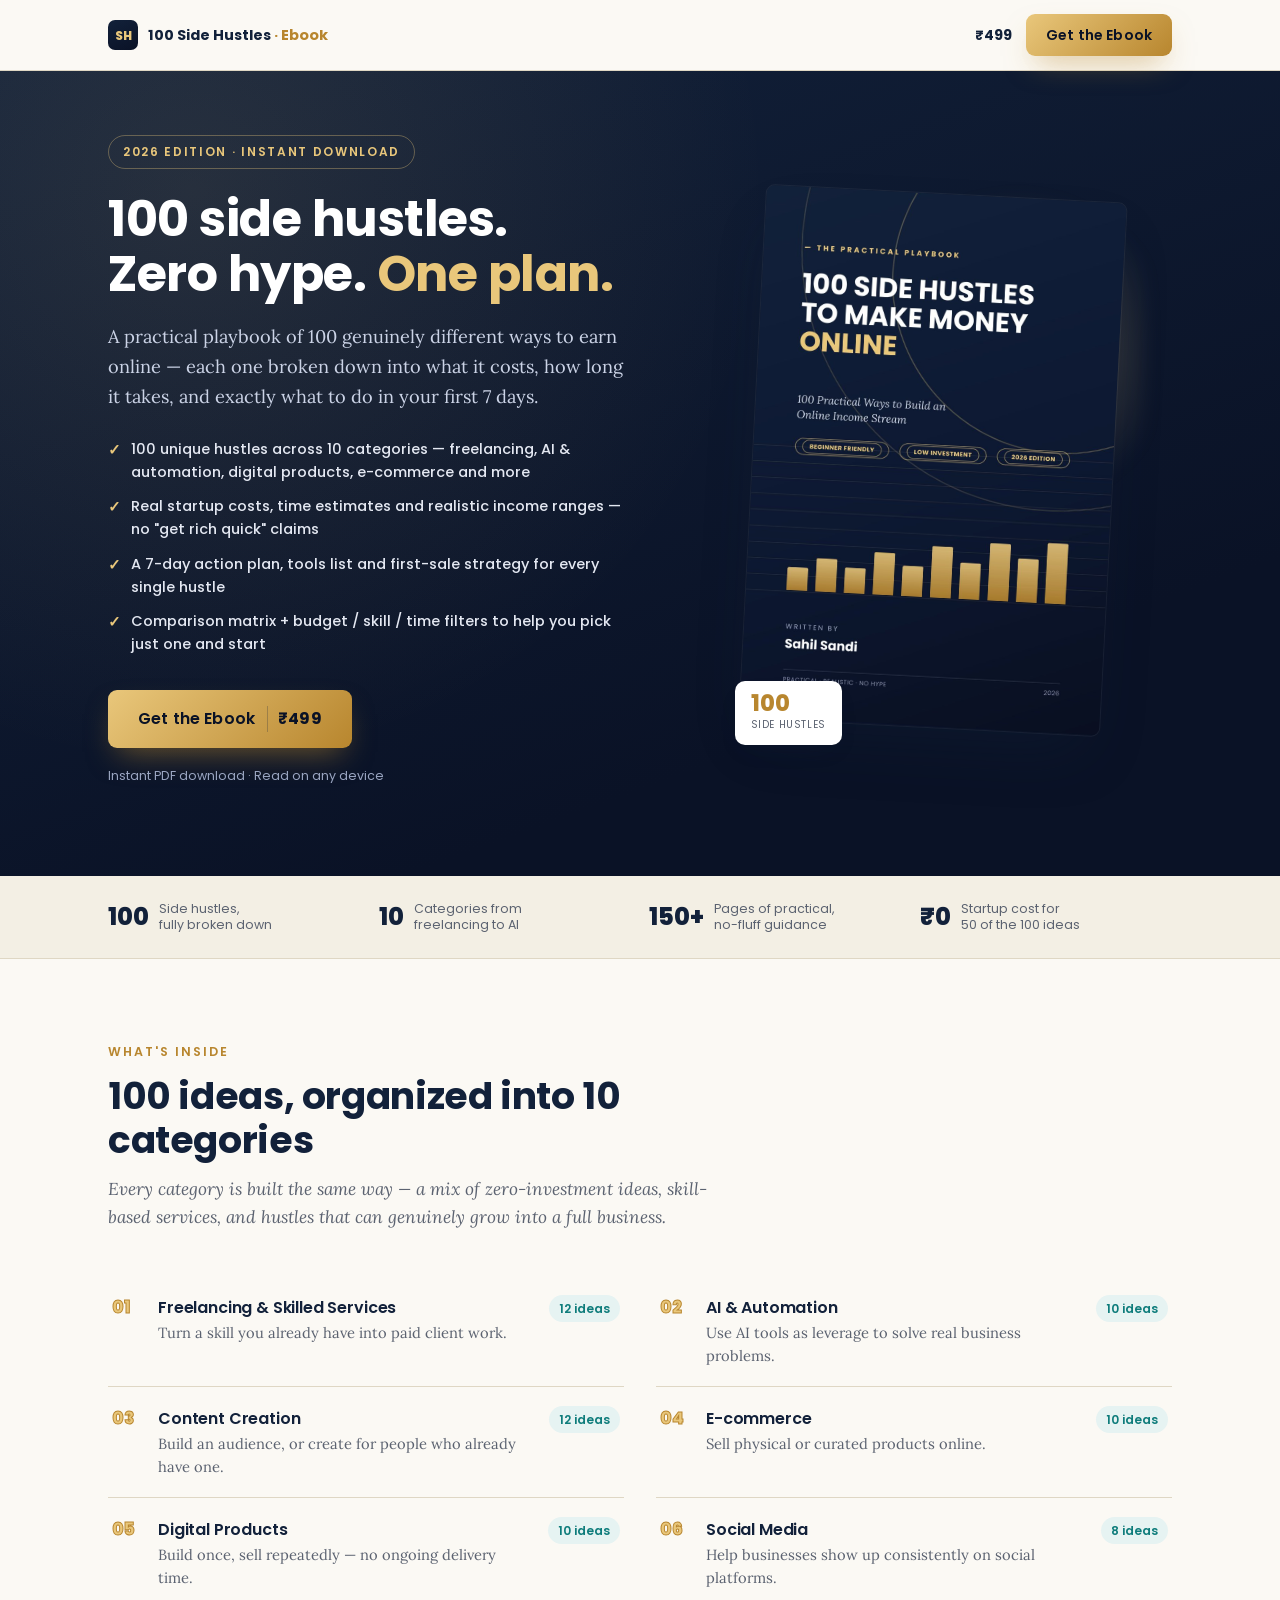
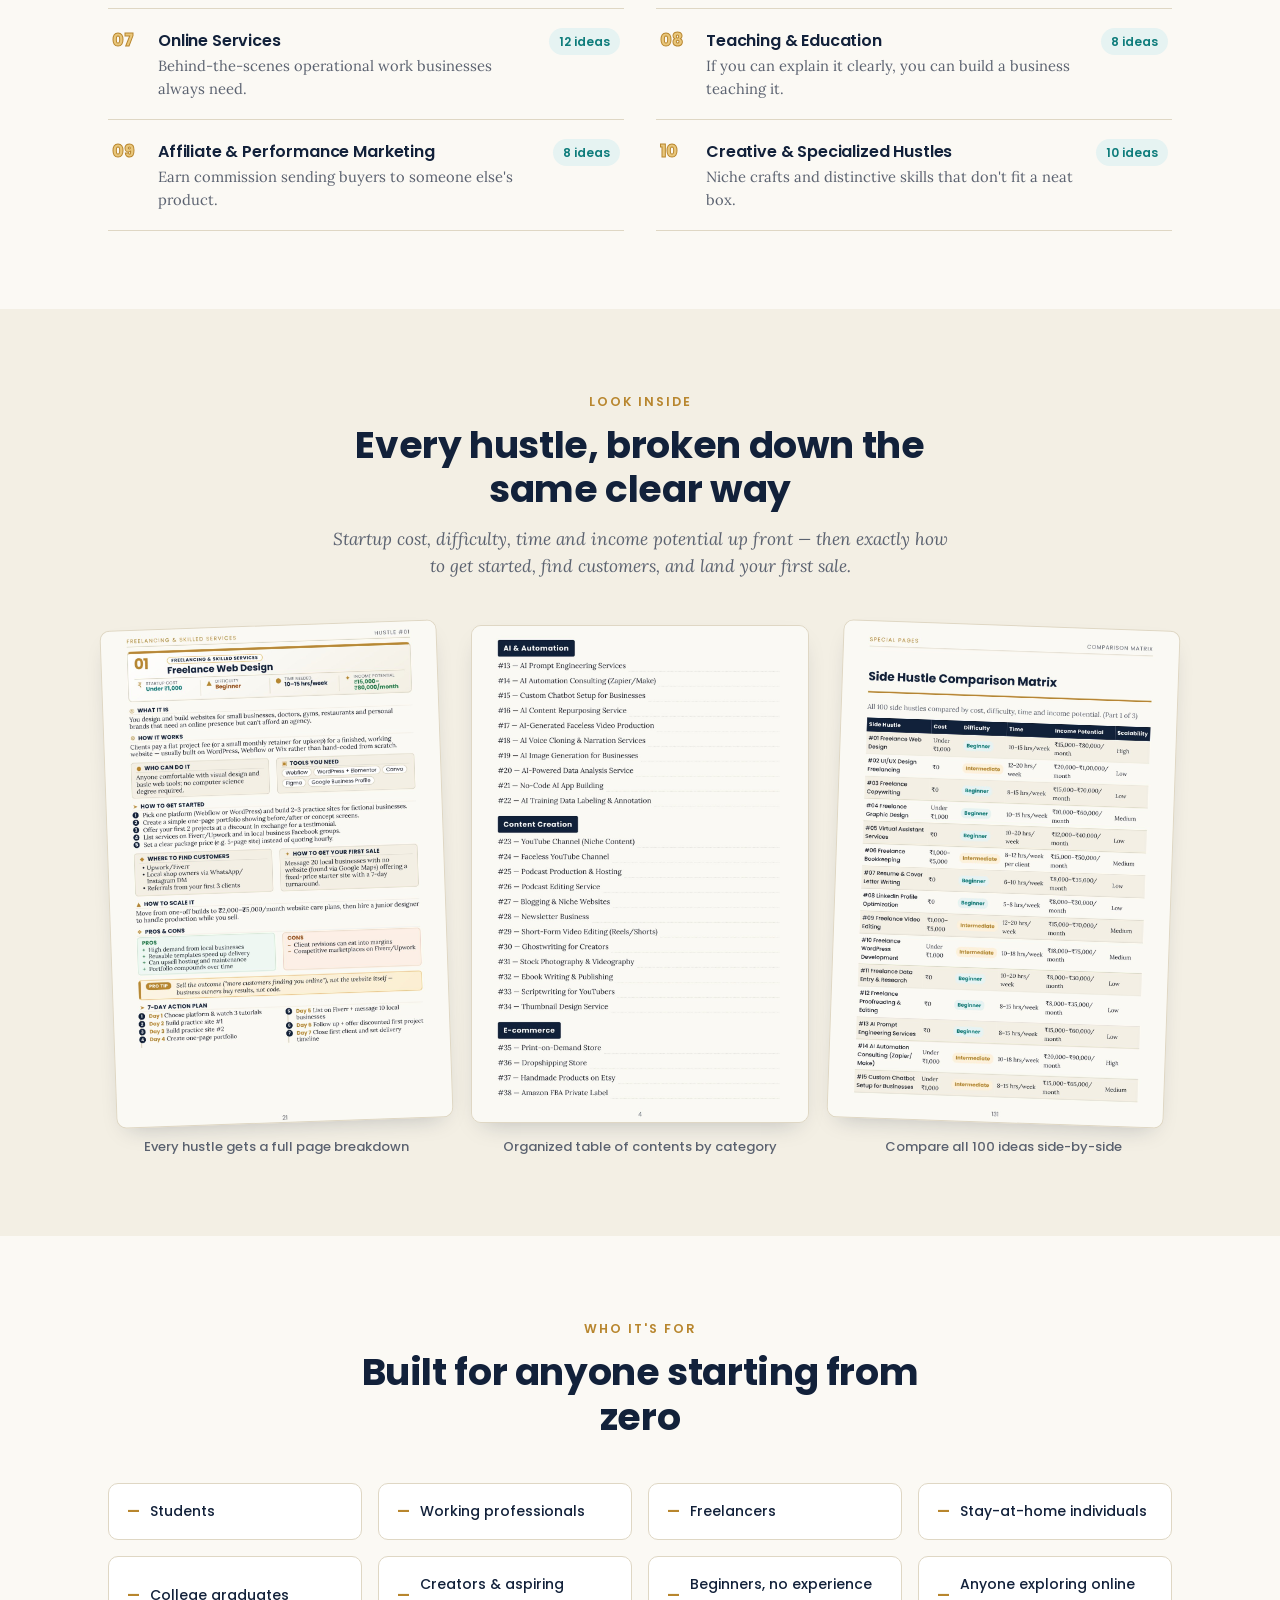
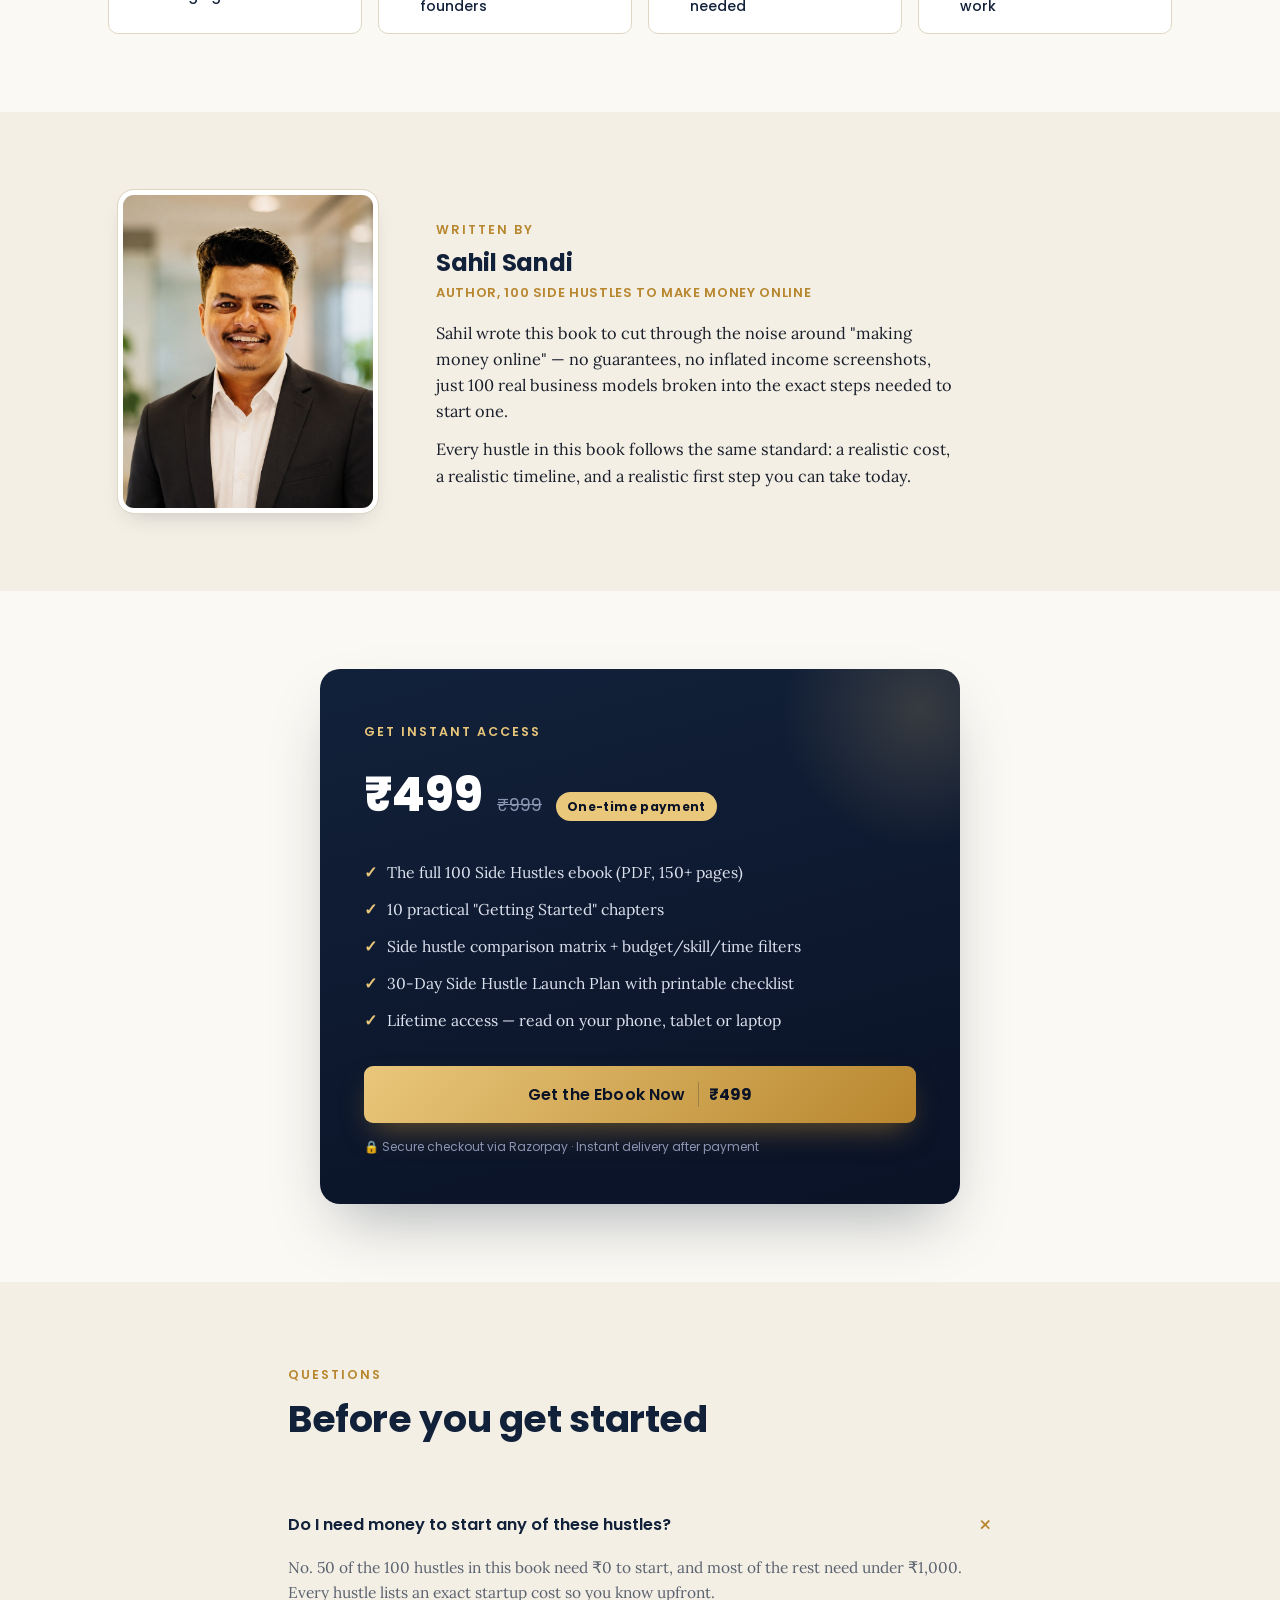
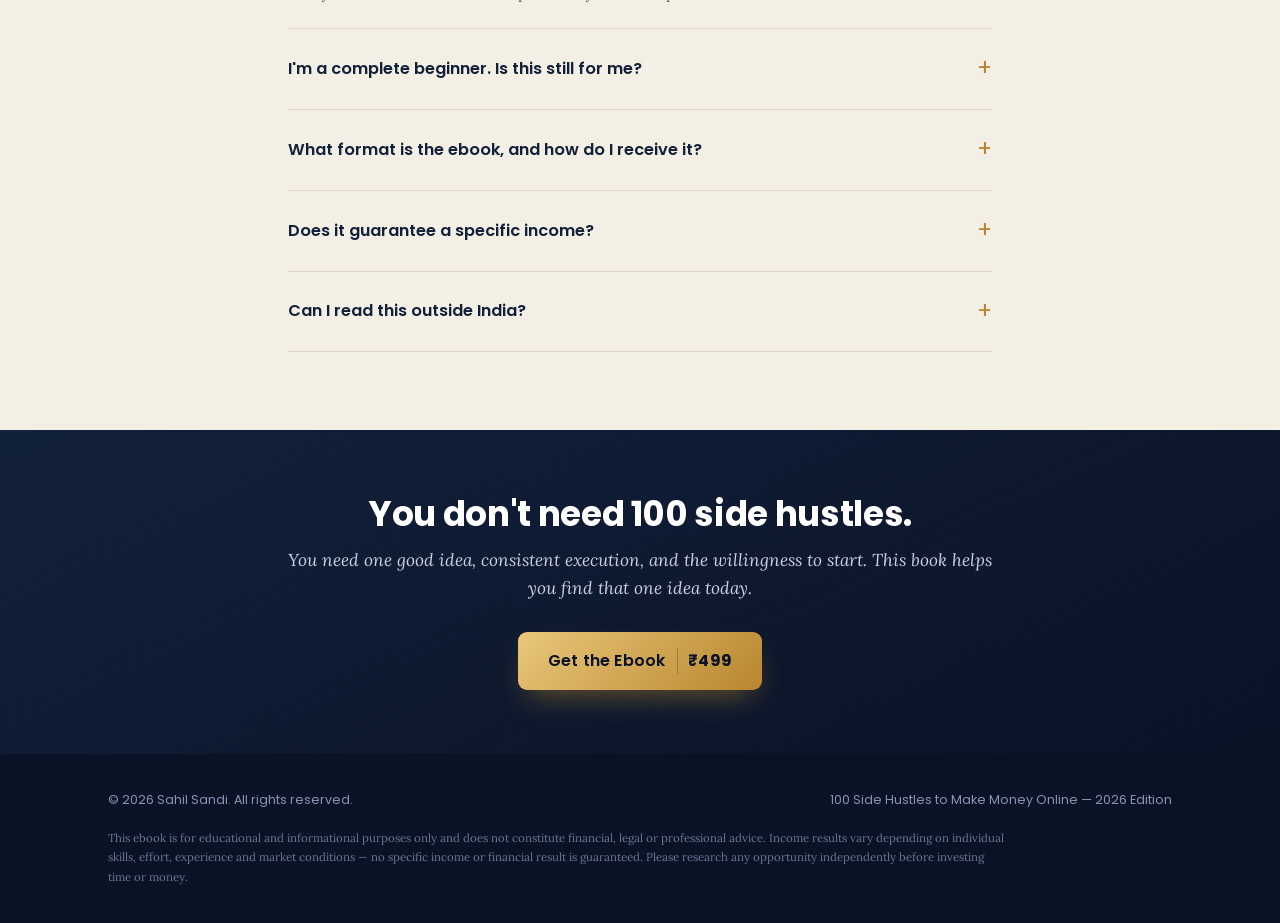
==== site/index.html @ efc4062d "Update website" ====
<!DOCTYPE html>
<html lang="en">
<head>
<meta charset="UTF-8">
<meta name="viewport" content="width=device-width, initial-scale=1.0">
<title>100 Side Hustles to Make Money Online — by Sahil Sandi</title>
<meta name="description" content="100 practical, realistic side hustles to build an online income stream — with startup cost, tools, first-sale strategy and a 7-day action plan for every single one.">

<!-- Open Graph /  Ads preview -->
<meta property="og:title" content="100 Side Hustles to Make Money Online">
<meta property="og:description" content="100 practical ways to build an online income stream — no hype, just startup cost, tools, and a 7-day plan for every hustle.">
<meta property="og:image" content="assets/img/cover.jpg">
<meta property="og:type" content="product">

<link rel="preconnect" href="https://fonts.googleapis.com">
<link rel="preconnect" href="https://fonts.gstatic.com" crossorigin>
<link href="https://fonts.googleapis.com/css2?family=Poppins:wght@400;500;600;700;800&family=Lora:ital,wght@0,400;0,500;1,400;1,500&display=swap" rel="stylesheet">
<link rel="stylesheet" href="assets/style.css">
</head>
<body>

<!-- ============ TOP BAR ============ -->
<div class="topbar">
  <div class="topbar-inner">
    <div class="brand">
      <div class="brand-mark">SH</div>
      <div class="brand-name">100 Side Hustles <span>· Ebook</span></div>
    </div>
    <div style="display:flex; align-items:center;">
      <!-- EDITABLE PRICE: keep in sync with your Razorpay Payment Page amount -->
      <span class="topbar-price">₹499</span>
      <a class="btn btn-primary" href="checkout.html">Get the Ebook</a>
    </div>
  </div>
</div>

<!-- ============ HERO ============ -->
<section class="hero">
  <div class="container hero-grid">
    <div>
      <span class="hero-eyebrow">2026 Edition · Instant Download</span>
      <h1>100 side hustles.<br>Zero hype. <em>One plan.</em></h1>
      <p class="hero-sub">A practical playbook of 100 genuinely different ways to earn online — each one broken down into what it costs, how long it takes, and exactly what to do in your first 7 days.</p>
      <ul class="hero-points">
        <li>100 unique hustles across 10 categories — freelancing, AI &amp; automation, digital products, e-commerce and more</li>
        <li>Real startup costs, time estimates and realistic income ranges — no "get rich quick" claims</li>
        <li>A 7-day action plan, tools list and first-sale strategy for every single hustle</li>
        <li>Comparison matrix + budget / skill / time filters to help you pick just one and start</li>
      </ul>
      <div class="hero-cta">
        <a class="btn btn-primary" href="checkout.html">
          Get the Ebook <span class="price">₹499</span>
        </a>
        <span class="hero-price-note">Instant PDF download · Read on any device</span>
      </div>
    </div>
    <div class="hero-visual">
      <div class="book-stage">
        <div class="book-glow"></div>
        <img class="book-cover-img" src="assets/img/cover.jpg" alt="100 Side Hustles to Make Money Online — ebook cover">
        <div class="book-badge">
          <div class="num">100</div>
          <div class="lab">Side Hustles</div>
        </div>
      </div>
    </div>
  </div>
</section>

<!-- ============ TRUST STRIP ============ -->
<div class="trust-strip">
  <div class="container trust-row">
    <div class="trust-item"><span class="n">100</span><span class="t">Side hustles,<br>fully broken down</span></div>
    <div class="trust-item"><span class="n">10</span><span class="t">Categories from<br>freelancing to AI</span></div>
    <div class="trust-item"><span class="n">150+</span><span class="t">Pages of practical,<br>no-fluff guidance</span></div>
    <div class="trust-item"><span class="n">₹0</span><span class="t">Startup cost for<br>50 of the 100 ideas</span></div>
  </div>
</div>

<!-- ============ WHAT'S INSIDE ============ -->
<section class="section">
  <div class="container">
    <div class="section-head">
      <span class="eyebrow">What's Inside</span>
      <h2>100 ideas, organized into 10 categories</h2>
      <p class="lede">Every category is built the same way — a mix of zero-investment ideas, skill-based services, and hustles that can genuinely grow into a full business.</p>
    </div>
    <div class="cat-index">
      <div class="cat-row">
        <span class="idx">01</span>
        <div class="body"><h4>Freelancing &amp; Skilled Services</h4><p>Turn a skill you already have into paid client work.</p></div>
        <span class="count">12 ideas</span>
      </div>
      <div class="cat-row">
        <span class="idx">02</span>
        <div class="body"><h4>AI &amp; Automation</h4><p>Use AI tools as leverage to solve real business problems.</p></div>
        <span class="count">10 ideas</span>
      </div>
      <div class="cat-row">
        <span class="idx">03</span>
        <div class="body"><h4>Content Creation</h4><p>Build an audience, or create for people who already have one.</p></div>
        <span class="count">12 ideas</span>
      </div>
      <div class="cat-row">
        <span class="idx">04</span>
        <div class="body"><h4>E-commerce</h4><p>Sell physical or curated products online.</p></div>
        <span class="count">10 ideas</span>
      </div>
      <div class="cat-row">
        <span class="idx">05</span>
        <div class="body"><h4>Digital Products</h4><p>Build once, sell repeatedly — no ongoing delivery time.</p></div>
        <span class="count">10 ideas</span>
      </div>
      <div class="cat-row">
        <span class="idx">06</span>
        <div class="body"><h4>Social Media</h4><p>Help businesses show up consistently on social platforms.</p></div>
        <span class="count">8 ideas</span>
      </div>
      <div class="cat-row">
        <span class="idx">07</span>
        <div class="body"><h4>Online Services</h4><p>Behind-the-scenes operational work businesses always need.</p></div>
        <span class="count">12 ideas</span>
      </div>
      <div class="cat-row">
        <span class="idx">08</span>
        <div class="body"><h4>Teaching &amp; Education</h4><p>If you can explain it clearly, you can build a business teaching it.</p></div>
        <span class="count">8 ideas</span>
      </div>
      <div class="cat-row">
        <span class="idx">09</span>
        <div class="body"><h4>Affiliate &amp; Performance Marketing</h4><p>Earn commission sending buyers to someone else's product.</p></div>
        <span class="count">8 ideas</span>
      </div>
      <div class="cat-row">
        <span class="idx">10</span>
        <div class="body"><h4>Creative &amp; Specialized Hustles</h4><p>Niche crafts and distinctive skills that don't fit a neat box.</p></div>
        <span class="count">10 ideas</span>
      </div>
    </div>
  </div>
</section>

<!-- ============ LOOK INSIDE ============ -->
<section class="section section-alt">
  <div class="container">
    <div class="section-head center">
      <span class="eyebrow">Look Inside</span>
      <h2>Every hustle, broken down the same clear way</h2>
      <p class="lede">Startup cost, difficulty, time and income potential up front — then exactly how to get started, find customers, and land your first sale.</p>
    </div>
    <div class="gallery">
      <div class="gallery-item">
        <div class="gallery-frame"><img src="assets/img/preview1.jpg" alt="Sample hustle page — Freelance Web Design"></div>
        <div class="gallery-cap">Every hustle gets a full page breakdown</div>
      </div>
      <div class="gallery-item">
        <div class="gallery-frame"><img src="assets/img/preview4.jpg" alt="Table of contents sample page"></div>
        <div class="gallery-cap">Organized table of contents by category</div>
      </div>
      <div class="gallery-item">
        <div class="gallery-frame"><img src="assets/img/preview3.jpg" alt="Comparison matrix sample page"></div>
        <div class="gallery-cap">Compare all 100 ideas side-by-side</div>
      </div>
    </div>
  </div>
</section>

<!-- ============ WHO IT'S FOR ============ -->
<section class="section">
  <div class="container">
    <div class="section-head center">
      <span class="eyebrow">Who It's For</span>
      <h2>Built for anyone starting from zero</h2>
    </div>
    <div class="for-grid">
      <div class="for-chip">Students</div>
      <div class="for-chip">Working professionals</div>
      <div class="for-chip">Freelancers</div>
      <div class="for-chip">Stay-at-home individuals</div>
      <div class="for-chip">College graduates</div>
      <div class="for-chip">Creators &amp; aspiring founders</div>
      <div class="for-chip">Beginners, no experience needed</div>
      <div class="for-chip">Anyone exploring online work</div>
    </div>
  </div>
</section>

<!-- ============ AUTHOR ============ -->
<section class="section section-alt">
  <div class="container author-wrap">
    <img class="author-photo" src="assets/img/author.jpg" alt="Sahil Sandi, author of 100 Side Hustles to Make Money Online">
    <div>
      <span class="eyebrow">Written By</span>
      <h3 class="author-name" style="margin-top:8px;">Sahil Sandi</h3>
      <div class="author-role">Author, 100 Side Hustles to Make Money Online</div>
      <p class="author-bio">Sahil wrote this book to cut through the noise around "making money online" — no guarantees, no inflated income screenshots, just 100 real business models broken into the exact steps needed to start one.</p>
      <p class="author-bio">Every hustle in this book follows the same standard: a realistic cost, a realistic timeline, and a realistic first step you can take today.</p>
    </div>
  </div>
</section>

<!-- ============ PRICING ============ -->
<section class="section" id="pricing">
  <div class="container">
    <div class="price-card">
      <span class="eyebrow" style="color:var(--gold-soft);">Get Instant Access</span>
      <div class="price-top" style="margin-top:14px;">
        <!-- EDITABLE PRICE: keep in sync with your Razorpay Payment Page amount -->
        <span class="price-amount">₹499</span>
        <span class="price-was">₹999</span>
        <span class="price-tag">One-time payment</span>
      </div>
      <ul class="price-includes">
        <li>The full 100 Side Hustles ebook (PDF, 150+ pages)</li>
        <li>10 practical "Getting Started" chapters</li>
        <li>Side hustle comparison matrix + budget/skill/time filters</li>
        <li>30-Day Side Hustle Launch Plan with printable checklist</li>
        <li>Lifetime access — read on your phone, tablet or laptop</li>
      </ul>
      <div class="price-cta">
        <a class="btn btn-primary btn-block" href="checkout.html">
          Get the Ebook Now <span class="price">₹499</span>
        </a>
      </div>
      <div class="price-secure">🔒 Secure checkout via Razorpay · Instant delivery after payment</div>
    </div>
  </div>
</section>

<!-- ============ FAQ ============ -->
<section class="section section-alt">
  <div class="container-narrow">
    <div class="section-head">
      <span class="eyebrow">Questions</span>
      <h2>Before you get started</h2>
    </div>

    <div class="faq-item open">
      <div class="faq-q">Do I need money to start any of these hustles?</div>
      <div class="faq-a">No. 50 of the 100 hustles in this book need ₹0 to start, and most of the rest need under ₹1,000. Every hustle lists an exact startup cost so you know upfront.</div>
    </div>
    <div class="faq-item">
      <div class="faq-q">I'm a complete beginner. Is this still for me?</div>
      <div class="faq-a">Yes — the book opens with 10 short chapters on choosing the right hustle, avoiding scams, and getting your first customer, before you even get to the 100 ideas.</div>
    </div>
    <div class="faq-item">
      <div class="faq-q">What format is the ebook, and how do I receive it?</div>
      <div class="faq-a">It's a digital PDF, readable on any phone, tablet or computer. After payment you'll be taken straight to a download page — no waiting, no email required.</div>
    </div>
    <div class="faq-item">
      <div class="faq-q">Does it guarantee a specific income?</div>
      <div class="faq-a">No — and we're upfront about that. Income depends on your effort, skills and market conditions. What this book guarantees is clarity: a realistic cost, timeline and first step for every idea.</div>
    </div>
    <div class="faq-item">
      <div class="faq-q">Can I read this outside India?</div>
      <div class="faq-a">Yes. Costs and examples are shown in INR (₹) with Indian platforms in mind, but the majority of the 100 hustles — freelancing, digital products, content, affiliate marketing — work anywhere in the world.</div>
    </div>
  </div>
</section>

<!-- ============ FINAL CTA ============ -->
<section class="cta-band">
  <div class="container-narrow">
    <h2>You don't need 100 side hustles.</h2>
    <p class="lede">You need one good idea, consistent execution, and the willingness to start. This book helps you find that one idea today.</p>
    <div class="hero-cta">
      <a class="btn btn-primary" href="checkout.html">
        Get the Ebook <span class="price">₹499</span>
      </a>
    </div>
  </div>
</section>

<!-- ============ FOOTER ============ -->
<footer>
  <div class="container">
    <div class="footer-inner">
      <div>© 2026 Sahil Sandi. All rights reserved.</div>
      <div>100 Side Hustles to Make Money Online — 2026 Edition</div>
    </div>
    <p class="footer-disclaimer">This ebook is for educational and informational purposes only and does not constitute financial, legal or professional advice. Income results vary depending on individual skills, effort, experience and market conditions — no specific income or financial result is guaranteed. Please research any opportunity independently before investing time or money.</p>
  </div>
</footer>

<script>
document.querySelectorAll('.faq-item').forEach(function(item){
  item.querySelector('.faq-q').addEventListener('click', function(){
    var isOpen = item.classList.contains('open');
    document.querySelectorAll('.faq-item').forEach(function(i){ i.classList.remove('open'); });
    if(!isOpen){ item.classList.add('open'); }
  });
});
</script>
</body>
</html>
---- site/assets/style.css ----
/* =========================================================
   100 Side Hustles — Product & Delivery Site
   Design system inherited from the ebook itself:
   Navy / Gold / Cream, Poppins + Lora
   ========================================================= */

:root{
  --navy:#12213A;
  --navy-soft:#1D3358;
  --navy-deep:#0A1226;
  --ink:#1A1F2B;
  --gold:#B8862E;
  --gold-soft:#E9C77B;
  --gold-pale:#F6E7C4;
  --teal:#0E7C7B;
  --teal-soft:#E6F3F2;
  --paper:#FBF9F4;
  --paper-alt:#F3EFE4;
  --line:#DFD7C4;
  --gray:#5B6270;
  --success:#1E7A46;
  --white:#FFFFFF;
  --shadow: 0 30px 60px -20px rgba(18,33,58,0.35);
  --shadow-sm: 0 10px 24px -12px rgba(18,33,58,0.28);
  --radius: 14px;
}

*{ box-sizing:border-box; }
html{ scroll-behavior:smooth; }
body{
  margin:0;
  font-family:'Lora', Georgia, serif;
  background:var(--paper);
  color:var(--ink);
  line-height:1.6;
  font-size:16.5px;
  -webkit-font-smoothing:antialiased;
}
img{ max-width:100%; display:block; }
h1,h2,h3,h4{
  font-family:'Poppins', sans-serif;
  color:var(--navy);
  margin:0;
  line-height:1.18;
  letter-spacing:-0.01em;
}
p{ margin:0; }
a{ color:inherit; text-decoration:none; }
ul{ margin:0; padding:0; list-style:none; }
.container{
  max-width:1120px;
  margin:0 auto;
  padding:0 28px;
}
.container-narrow{
  max-width:760px;
  margin:0 auto;
  padding:0 28px;
}
section{ position:relative; }

/* -------- utility -------- */
.eyebrow{
  font-family:'Poppins',sans-serif;
  font-size:12.5px;
  font-weight:600;
  letter-spacing:0.16em;
  text-transform:uppercase;
  color:var(--gold);
}
.lede{
  font-family:'Lora',serif;
  font-style:italic;
  color:var(--gray);
  font-size:1.08rem;
}
.btn{
  display:inline-flex;
  align-items:center;
  justify-content:center;
  gap:10px;
  font-family:'Poppins',sans-serif;
  font-weight:600;
  font-size:1rem;
  letter-spacing:0.01em;
  padding:16px 30px;
  border-radius:9px;
  cursor:pointer;
  border:none;
  transition:transform .15s ease, box-shadow .15s ease, background .15s ease;
}
.btn-primary{
  background:linear-gradient(135deg, var(--gold-soft) 0%, var(--gold) 100%);
  color:var(--navy-deep);
  box-shadow:0 14px 30px -10px rgba(184,134,46,0.55);
}
.btn-primary:hover{ transform:translateY(-2px); box-shadow:0 18px 36px -10px rgba(184,134,46,0.65); }
.btn-primary .price{
  font-weight:700;
  border-left:1.5px solid rgba(18,33,58,0.25);
  padding-left:10px;
  margin-left:2px;
}
.btn-ghost{
  background:transparent;
  border:1.4px solid rgba(255,255,255,0.35);
  color:#fff;
}
.btn-block{ width:100%; }

/* -------- top bar -------- */
.topbar{
  position:sticky; top:0; z-index:50;
  background:rgba(251,249,244,0.92);
  backdrop-filter:blur(6px);
  border-bottom:1px solid var(--line);
}
.topbar-inner{
  display:flex; align-items:center; justify-content:space-between;
  padding:14px 28px;
  max-width:1120px; margin:0 auto;
}
.brand{ display:flex; align-items:center; gap:10px; }
.brand-mark{
  width:30px; height:30px; border-radius:7px;
  background:linear-gradient(155deg, var(--navy), var(--navy-deep));
  color:var(--gold-soft);
  display:flex; align-items:center; justify-content:center;
  font-family:'Poppins',sans-serif; font-weight:800; font-size:12px;
  flex-shrink:0;
}
.brand-name{
  font-family:'Poppins',sans-serif; font-weight:700; font-size:14.5px; color:var(--navy);
}
.brand-name span{ color:var(--gold); }
.topbar .btn{ padding:10px 20px; font-size:14px; }
.topbar-price{
  font-family:'Poppins',sans-serif; font-weight:700; font-size:14px; color:var(--navy);
  margin-right:14px; display:none;
}
@media(min-width:640px){ .topbar-price{ display:inline; } }

/* -------- hero -------- */
.hero{
  background:radial-gradient(circle at 15% 15%, rgba(233,199,123,0.10), transparent 45%),
             linear-gradient(160deg, var(--navy) 0%, var(--navy-deep) 75%);
  color:#fff;
  padding:64px 0 90px;
  overflow:hidden;
}
.hero-grid{
  display:grid;
  grid-template-columns: 1.05fr 0.95fr;
  gap:56px;
  align-items:center;
}
@media(max-width:900px){
  .hero-grid{ grid-template-columns:1fr; gap:44px; }
  .hero{ padding:44px 0 64px; text-align:left; }
}
.hero-eyebrow{
  display:inline-flex; align-items:center; gap:8px;
  font-family:'Poppins',sans-serif; font-size:12px; font-weight:600; letter-spacing:0.14em;
  text-transform:uppercase; color:var(--gold-soft);
  border:1px solid rgba(233,199,123,0.35); border-radius:20px; padding:6px 14px;
  margin-bottom:22px;
}
.hero h1{
  color:#fff; font-size:clamp(2.1rem, 4.2vw, 3.1rem); font-weight:700; line-height:1.12;
}
.hero h1 em{ font-style:normal; color:var(--gold-soft); }
.hero-sub{
  font-family:'Lora',serif; color:#CBD3E6; font-size:1.14rem; line-height:1.65;
  margin-top:20px; max-width:520px;
}
.hero-points{ margin-top:26px; display:flex; flex-direction:column; gap:11px; }
.hero-points li{
  display:flex; align-items:flex-start; gap:10px;
  font-family:'Poppins',sans-serif; font-size:14.5px; color:#E4E8F2; font-weight:500;
}
.hero-points li::before{
  content:"✓"; color:var(--gold-soft); font-weight:700; margin-top:1px;
}
.hero-cta{ margin-top:34px; display:flex; align-items:center; gap:18px; flex-wrap:wrap; }
.hero-price-note{ font-family:'Poppins',sans-serif; font-size:12.5px; color:#9BA6C2; }
.hero-price-note strong{ color:var(--gold-soft); }

.hero-visual{ position:relative; display:flex; justify-content:center; }
.book-stage{ position:relative; width:100%; max-width:360px; }
.book-cover-img{
  width:100%; border-radius:8px;
  box-shadow: var(--shadow), 0 0 0 1px rgba(255,255,255,0.06);
  transform:rotate(3deg);
  position:relative; z-index:2;
}
.book-glow{
  position:absolute; inset:-30px -30px auto auto; width:70%; height:70%;
  background:radial-gradient(circle, rgba(233,199,123,0.35), transparent 70%);
  filter:blur(10px); z-index:1;
}
.book-badge{
  position:absolute; bottom:-18px; left:-18px; z-index:3;
  background:#fff; color:var(--navy); border-radius:10px; padding:12px 16px;
  box-shadow:var(--shadow-sm);
  font-family:'Poppins',sans-serif;
}
.book-badge .num{ font-size:22px; font-weight:800; color:var(--gold); line-height:1; }
.book-badge .lab{ font-size:10px; letter-spacing:0.06em; text-transform:uppercase; color:var(--gray); margin-top:2px; }

/* -------- trust strip -------- */
.trust-strip{
  background:var(--paper-alt);
  border-bottom:1px solid var(--line);
  padding:22px 0;
}
.trust-row{
  display:flex; justify-content:space-between; flex-wrap:wrap; gap:18px;
  font-family:'Poppins',sans-serif;
}
.trust-item{ display:flex; align-items:center; gap:10px; flex:1; min-width:150px; }
.trust-item .n{ font-size:1.5rem; font-weight:800; color:var(--navy); }
.trust-item .t{ font-size:12.5px; color:var(--gray); line-height:1.3; }

/* -------- section heads -------- */
.section{ padding:78px 0; }
.section-alt{ background:var(--paper-alt); }
.section-head{ max-width:620px; margin-bottom:44px; }
.section-head.center{ margin-left:auto; margin-right:auto; text-align:center; }
.section-head h2{ font-size:clamp(1.7rem, 3vw, 2.35rem); margin-top:10px; }
.section-head .lede{ margin-top:14px; }

/* -------- categories -------- */
.cat-index{
  display:grid; grid-template-columns:1fr; gap:14px;
}
@media(min-width:760px){ .cat-index{ grid-template-columns:repeat(2, 1fr); gap:0 32px; } }
.cat-row{
  display:flex; align-items:baseline; gap:16px;
  padding:18px 4px; border-bottom:1px solid var(--line);
}
.cat-row .idx{
  font-family:'Poppins',sans-serif; font-weight:800; font-size:1.05rem; color:var(--gold-soft);
  -webkit-text-stroke:1px var(--gold);
  min-width:30px;
}
.cat-row .body h4{ font-family:'Poppins',sans-serif; font-size:1rem; color:var(--navy); font-weight:600; }
.cat-row .body p{ font-family:'Lora',serif; font-size:0.92rem; color:var(--gray); margin-top:3px; }
.cat-row .count{
  margin-left:auto; font-family:'Poppins',sans-serif; font-size:12px; color:var(--teal);
  background:var(--teal-soft); padding:4px 10px; border-radius:20px; white-space:nowrap;
  font-weight:600;
}

/* -------- preview gallery -------- */
.gallery{
  display:grid; grid-template-columns:repeat(3, 1fr); gap:26px;
}
@media(max-width:820px){ .gallery{ grid-template-columns:1fr; max-width:420px; margin:0 auto; } }
.gallery-item{ text-align:center; }
.gallery-frame{
  border-radius:10px; overflow:hidden; box-shadow:var(--shadow-sm);
  border:1px solid var(--line);
  transform:rotate(var(--rot,0deg));
  transition:transform .25s ease;
}
.gallery-item:nth-child(1) .gallery-frame{ --rot:-2deg; }
.gallery-item:nth-child(3) .gallery-frame{ --rot:2deg; }
.gallery-frame:hover{ transform:rotate(0deg) translateY(-4px); }
.gallery-cap{
  margin-top:14px; font-family:'Poppins',sans-serif; font-size:13px; color:var(--gray); font-weight:500;
}

/* -------- author -------- */
.author-wrap{
  display:grid; grid-template-columns:280px 1fr; gap:48px; align-items:center;
}
@media(max-width:760px){ .author-wrap{ grid-template-columns:1fr; text-align:center; } }
.author-photo{
  border-radius:16px; overflow:hidden; box-shadow:var(--shadow-sm);
  border:5px solid #fff; outline:1px solid var(--line);
  max-width:260px; margin:0 auto;
}
.author-name{ font-size:1.5rem; }
.author-role{
  font-family:'Poppins',sans-serif; font-size:13px; font-weight:600; letter-spacing:0.05em;
  color:var(--gold); text-transform:uppercase; margin-top:6px;
}
.author-bio{ margin-top:16px; font-size:1.02rem; color:var(--ink); max-width:520px; }
.author-bio + .author-bio{ margin-top:12px; }

/* -------- who it's for -------- */
.for-grid{
  display:grid; grid-template-columns:repeat(4,1fr); gap:16px;
}
@media(max-width:900px){ .for-grid{ grid-template-columns:repeat(2,1fr); } }
@media(max-width:520px){ .for-grid{ grid-template-columns:1fr; } }
.for-chip{
  background:#fff; border:1px solid var(--line); border-radius:10px; padding:16px 18px;
  font-family:'Poppins',sans-serif; font-size:14px; font-weight:500; color:var(--navy);
  display:flex; align-items:center; gap:10px;
}
.for-chip::before{ content:"—"; color:var(--gold); font-weight:700; }

/* -------- pricing -------- */
.price-card{
  background:linear-gradient(165deg, var(--navy) 0%, var(--navy-deep) 100%);
  color:#fff; border-radius:20px; padding:48px 44px;
  max-width:640px; margin:0 auto;
  box-shadow:var(--shadow);
  position:relative; overflow:hidden;
}
.price-card::before{
  content:""; position:absolute; width:280px; height:280px; border-radius:50%;
  background:radial-gradient(circle, rgba(233,199,123,0.18), transparent 70%);
  top:-100px; right:-100px;
}
.price-top{ display:flex; align-items:baseline; gap:14px; flex-wrap:wrap; }
.price-amount{ font-family:'Poppins',sans-serif; font-size:3rem; font-weight:800; color:#fff; }
.price-was{ font-family:'Poppins',sans-serif; font-size:1.1rem; color:#8b95b3; text-decoration:line-through; }
.price-tag{
  font-family:'Poppins',sans-serif; font-size:12px; font-weight:700; color:var(--navy-deep);
  background:var(--gold-soft); padding:5px 11px; border-radius:20px; letter-spacing:0.03em;
}
.price-includes{ margin-top:26px; display:flex; flex-direction:column; gap:12px; }
.price-includes li{
  display:flex; gap:10px; align-items:flex-start;
  font-family:'Lora',serif; font-size:0.98rem; color:#DCE1EE;
}
.price-includes li::before{ content:"✓"; color:var(--gold-soft); font-weight:700; font-family:'Poppins',sans-serif; }
.price-cta{ margin-top:32px; }
.price-secure{
  margin-top:14px; font-family:'Poppins',sans-serif; font-size:12px; color:#8b95b3;
  display:flex; align-items:center; gap:8px;
}

/* -------- faq -------- */
.faq-item{ border-bottom:1px solid var(--line); padding:22px 0; }
.faq-q{
  display:flex; justify-content:space-between; align-items:center; gap:16px;
  cursor:pointer; font-family:'Poppins',sans-serif; font-weight:600; color:var(--navy); font-size:1.02rem;
}
.faq-q::after{
  content:"+"; font-size:1.4rem; color:var(--gold); flex-shrink:0; transition:transform .2s ease; font-weight:400;
}
.faq-item.open .faq-q::after{ transform:rotate(45deg); }
.faq-a{
  max-height:0; overflow:hidden; transition:max-height .25s ease;
  font-family:'Lora',serif; color:var(--gray); font-size:0.97rem; line-height:1.65;
}
.faq-item.open .faq-a{ max-height:240px; margin-top:12px; }

/* -------- final cta band -------- */
.cta-band{
  background:linear-gradient(155deg, var(--navy), var(--navy-deep));
  color:#fff; padding:64px 0; text-align:center;
}
.cta-band h2{ color:#fff; font-size:clamp(1.6rem,3vw,2.15rem); }
.cta-band .lede{ color:#C8D0E5; margin-top:12px; }
.cta-band .hero-cta{ justify-content:center; margin-top:30px; }

/* -------- footer -------- */
footer{ background:var(--navy-deep); color:#8b95b3; padding:36px 0; }
.footer-inner{
  display:flex; justify-content:space-between; align-items:center; gap:20px; flex-wrap:wrap;
  font-family:'Poppins',sans-serif; font-size:12.5px;
}
.footer-disclaimer{
  margin-top:18px; font-size:11.5px; line-height:1.7; color:#6b7594; max-width:900px;
}

/* -------- download page -------- */
.dl-page{
  min-height:100vh; display:flex; align-items:center; justify-content:center;
  background:radial-gradient(circle at 20% 10%, rgba(233,199,123,0.10), transparent 45%),
             linear-gradient(160deg, var(--navy) 0%, var(--navy-deep) 80%);
  padding:40px 20px;
}
.dl-card{
  background:#fff; border-radius:20px; padding:52px 44px; max-width:520px; width:100%;
  box-shadow:var(--shadow); text-align:center;
}
.dl-check{
  width:64px; height:64px; border-radius:50%; background:var(--teal-soft); color:var(--teal);
  display:flex; align-items:center; justify-content:center; margin:0 auto 22px; font-size:28px;
}
.dl-card h1{ font-size:1.65rem; }
.dl-card .lede{ margin-top:12px; font-size:1rem; }
.dl-cover{ width:120px; margin:26px auto; border-radius:6px; box-shadow:var(--shadow-sm); }
.dl-btn{ margin-top:8px; }
.dl-note{
  margin-top:22px; font-family:'Poppins',sans-serif; font-size:12px; color:var(--gray);
  background:var(--paper-alt); border-radius:10px; padding:14px 16px; text-align:left; line-height:1.6;
}
.dl-footer{
  margin-top:28px; font-family:'Poppins',sans-serif; font-size:11.5px; color:#9aa3b5;
}

@media(max-width:520px){
  .dl-card{ padding:38px 26px; }
  .price-card{ padding:36px 26px; }
}

/* -------- checkout page -------- */
.co-page{
  min-height:100vh;
  background:radial-gradient(circle at 15% 10%, rgba(233,199,123,0.10), transparent 45%),
             linear-gradient(160deg, var(--navy) 0%, var(--navy-deep) 80%);
  padding:40px 20px 60px;
}
.co-topbar{
  max-width:920px; margin:0 auto 28px; display:flex; align-items:center; gap:10px;
}
.co-topbar a{
  font-family:'Poppins',sans-serif; font-size:13px; color:#9BA6C2; display:flex; align-items:center; gap:6px;
}
.co-grid{
  max-width:920px; margin:0 auto;
  display:grid; grid-template-columns: 1fr 1.15fr; gap:26px; align-items:start;
}
@media(max-width:760px){ .co-grid{ grid-template-columns:1fr; } }
.co-summary{
  background:#fff; border-radius:16px; padding:30px 28px; box-shadow:var(--shadow-sm);
}
.co-summary-top{ display:flex; gap:16px; align-items:flex-start; }
.co-summary-top img{ width:74px; border-radius:6px; box-shadow:0 8px 18px -8px rgba(18,33,58,0.35); flex-shrink:0; }
.co-summary-top h3{ font-size:1.05rem; line-height:1.3; }
.co-summary-top p{ font-family:'Poppins',sans-serif; font-size:12px; color:var(--gray); margin-top:5px; }
.co-line{ display:flex; justify-content:space-between; padding:13px 0; border-top:1px solid var(--line); font-family:'Poppins',sans-serif; font-size:14px; color:var(--ink); }
.co-line.total{ font-weight:700; font-size:1.05rem; color:var(--navy); }
.co-line .muted{ color:var(--gray); font-weight:400; }
.co-includes{ margin-top:6px; }
.co-includes li{ display:flex; gap:9px; font-family:'Lora',serif; font-size:0.92rem; color:var(--ink); padding:6px 0; }
.co-includes li::before{ content:"✓"; color:var(--teal); font-family:'Poppins',sans-serif; font-weight:700; }

.co-pay{
  background:#fff; border-radius:16px; padding:32px 28px; box-shadow:var(--shadow-sm);
}
.co-pay h2{ font-size:1.3rem; }
.co-pay .lede{ margin-top:6px; font-size:0.94rem; }
.co-badges{ display:flex; gap:10px; margin-top:20px; flex-wrap:wrap; }
.co-badge{
  font-family:'Poppins',sans-serif; font-size:11.5px; font-weight:600; color:var(--navy);
  background:var(--paper-alt); border:1px solid var(--line); border-radius:20px; padding:6px 12px;
  display:flex; align-items:center; gap:6px;
}
.co-pay-btn-wrap{ margin-top:26px; }
.co-fallback-note{
  margin-top:16px; font-family:'Poppins',sans-serif; font-size:11.5px; color:var(--gray); line-height:1.6;
}
.co-secure{
  margin-top:22px; display:flex; align-items:center; gap:8px;
  font-family:'Poppins',sans-serif; font-size:12px; color:var(--gray);
  background:var(--teal-soft); border-radius:10px; padding:12px 14px;
}
.co-guarantee{
  margin-top:14px; font-family:'Lora',serif; font-style:italic; font-size:12.5px; color:var(--gray);
}
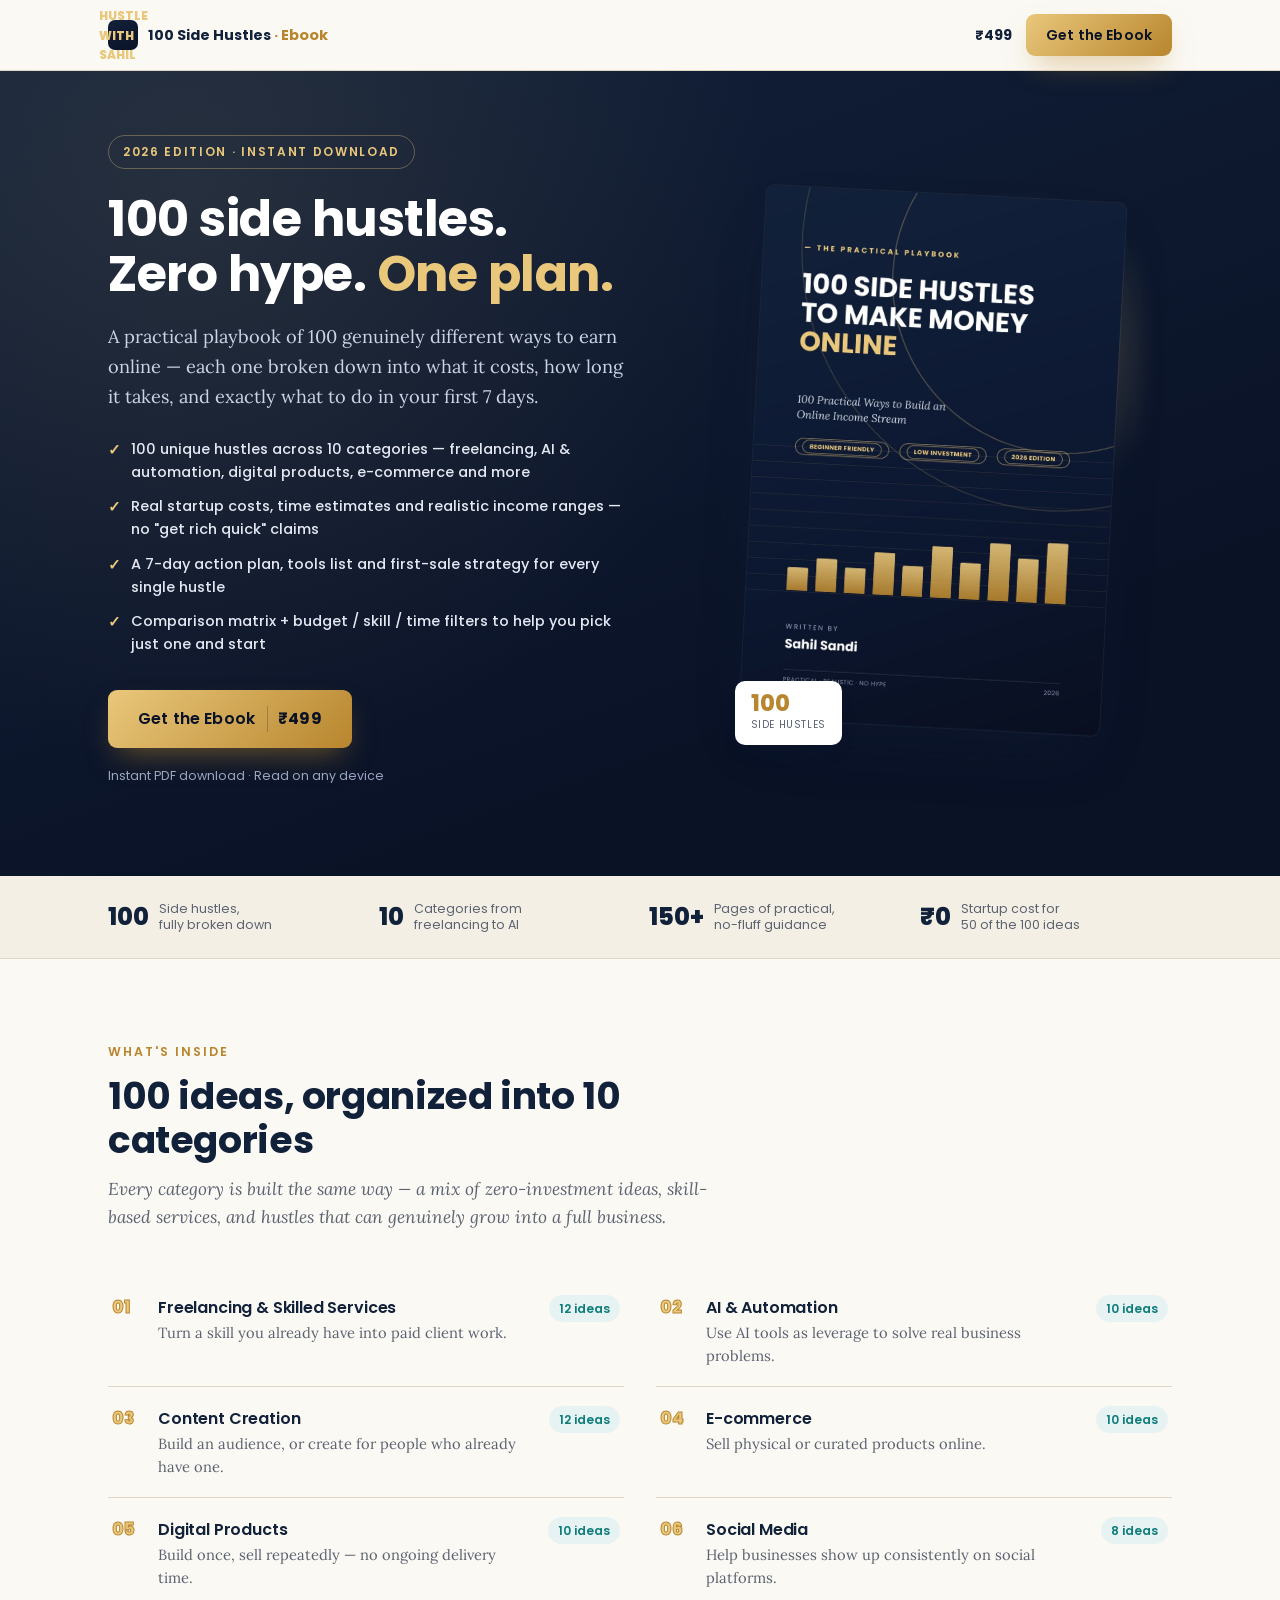
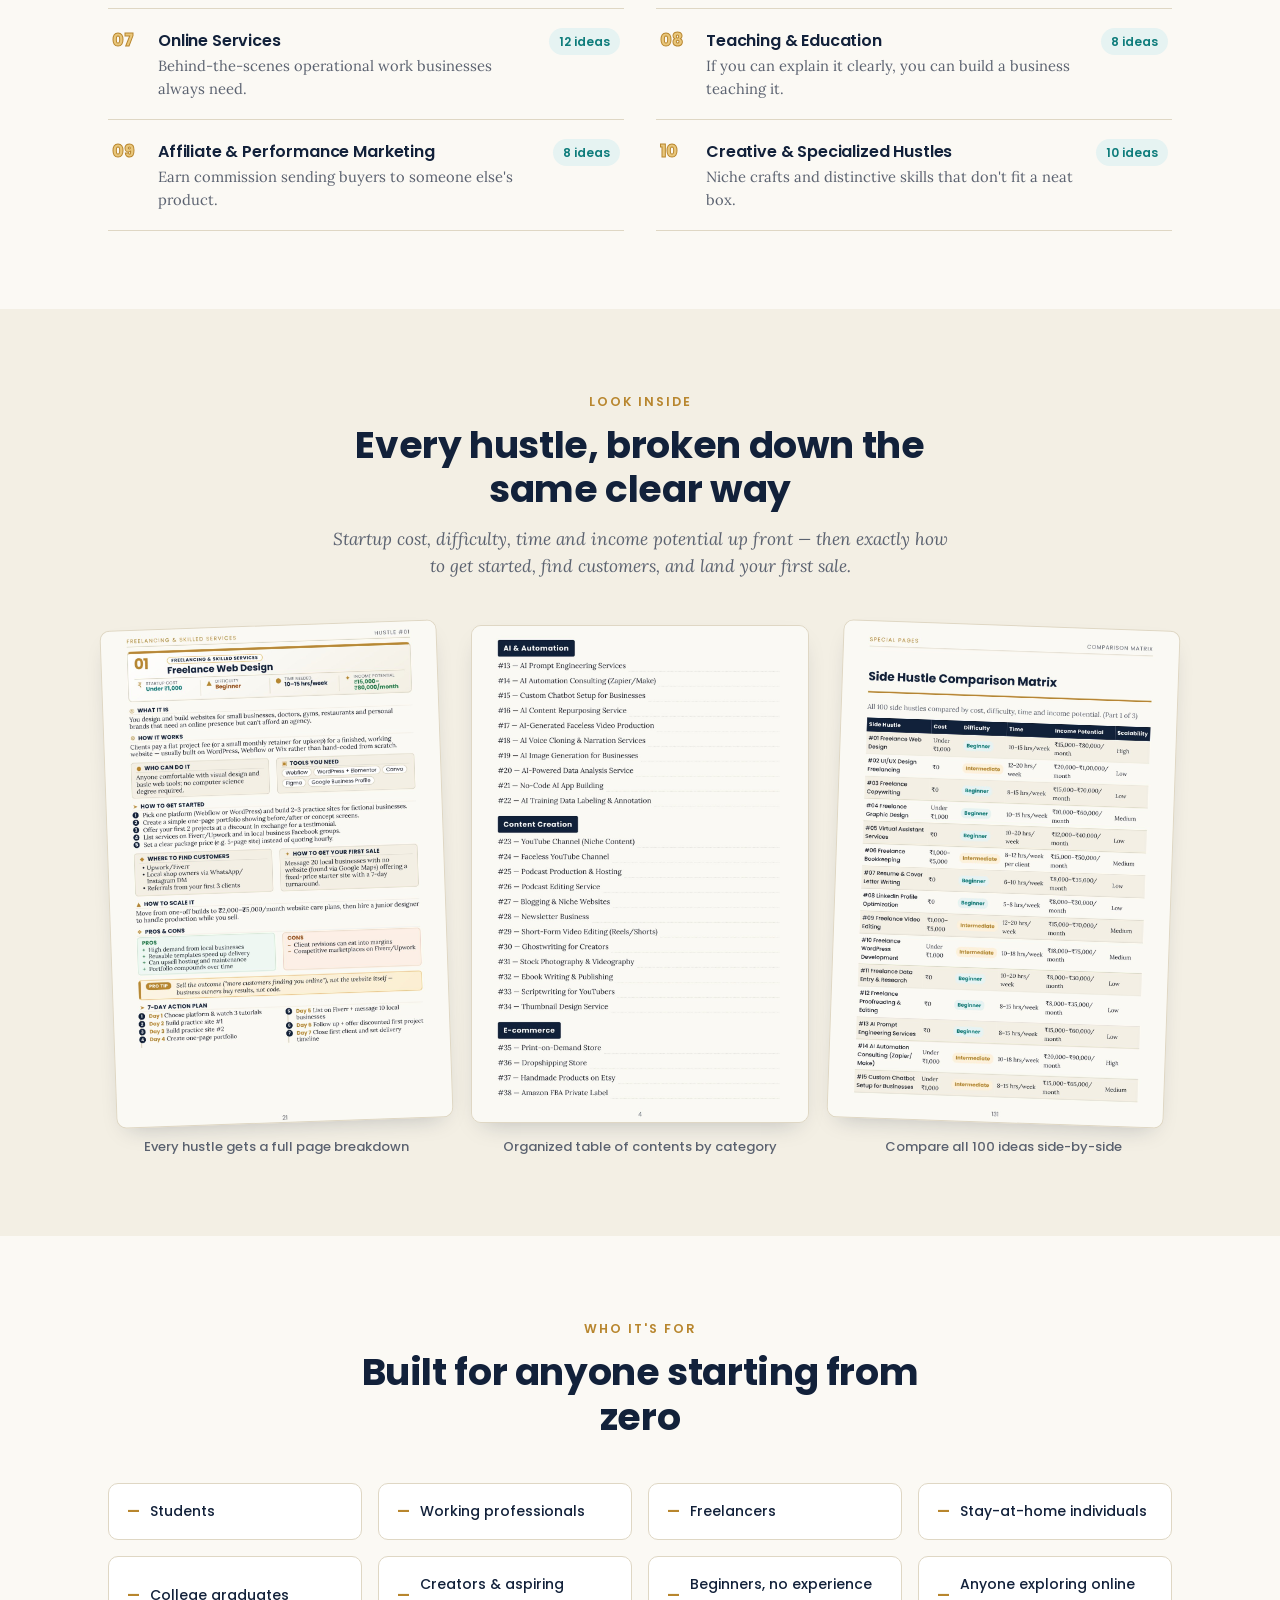
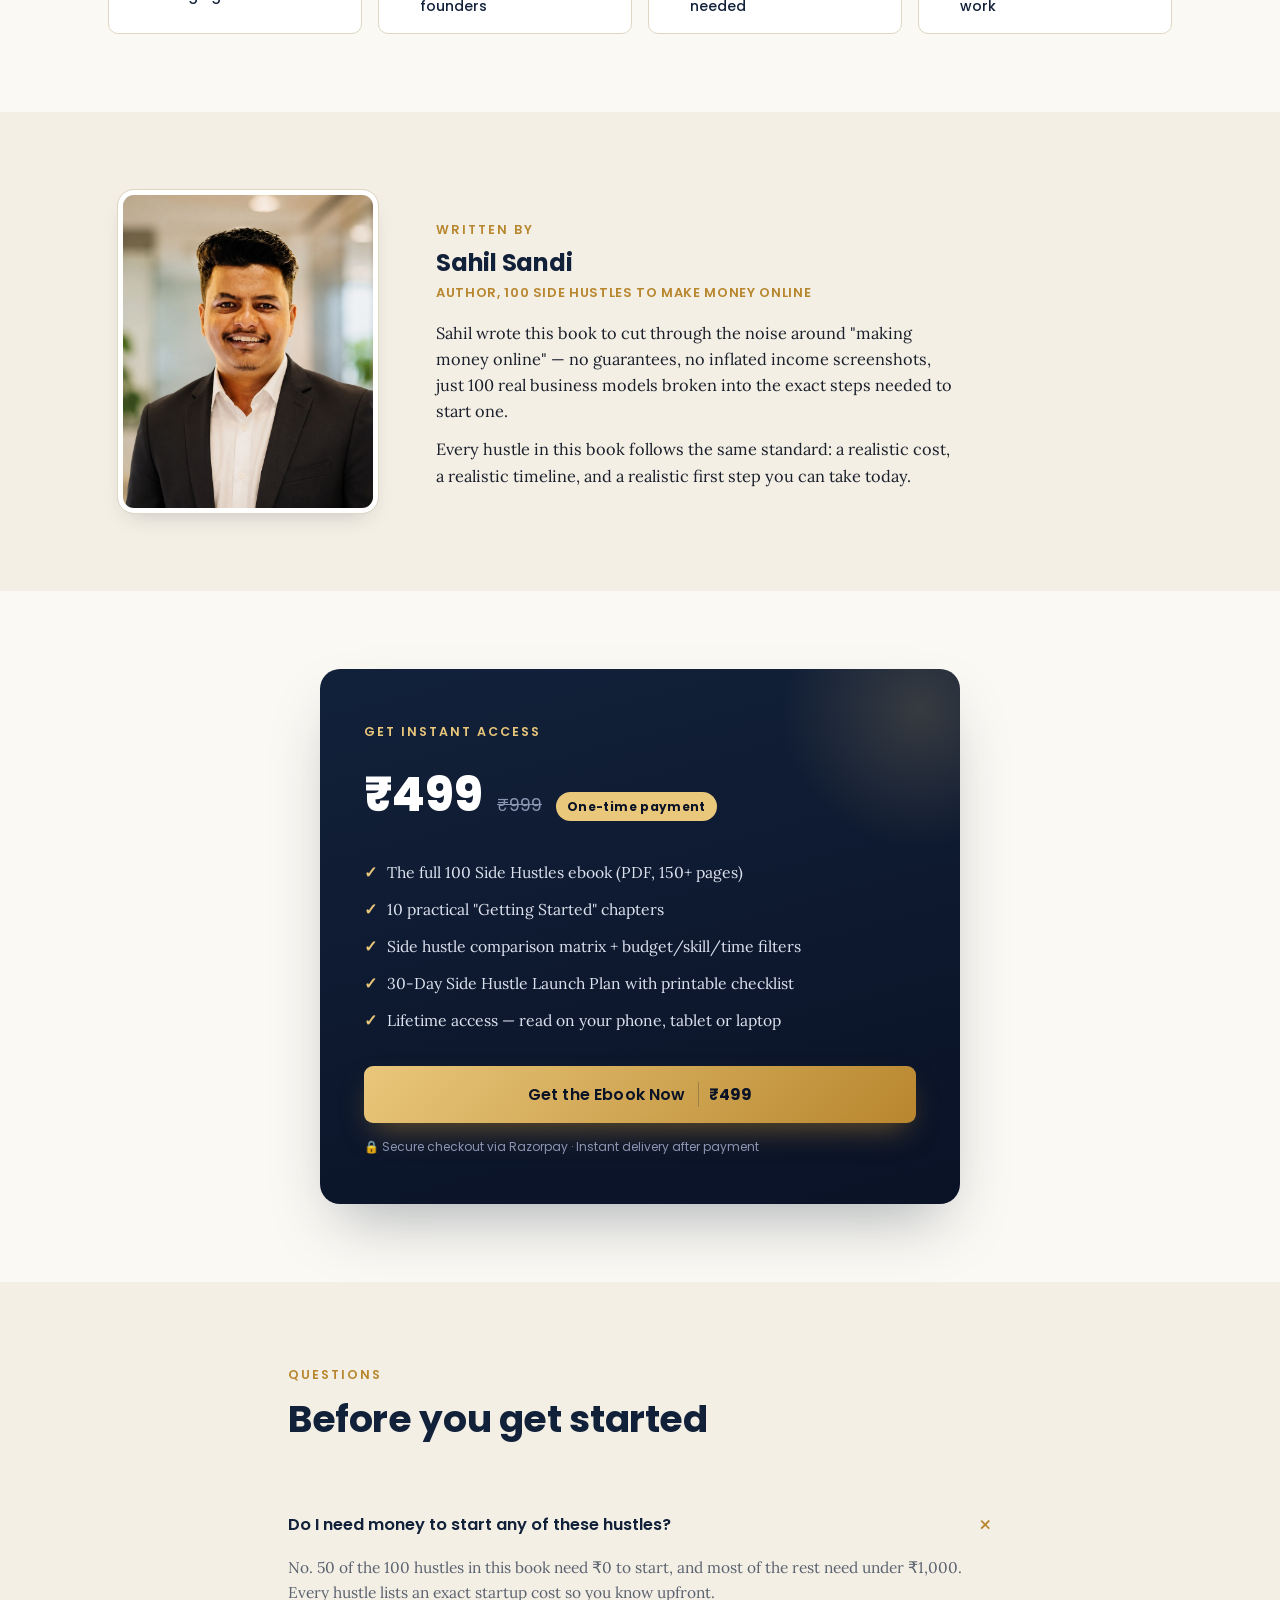
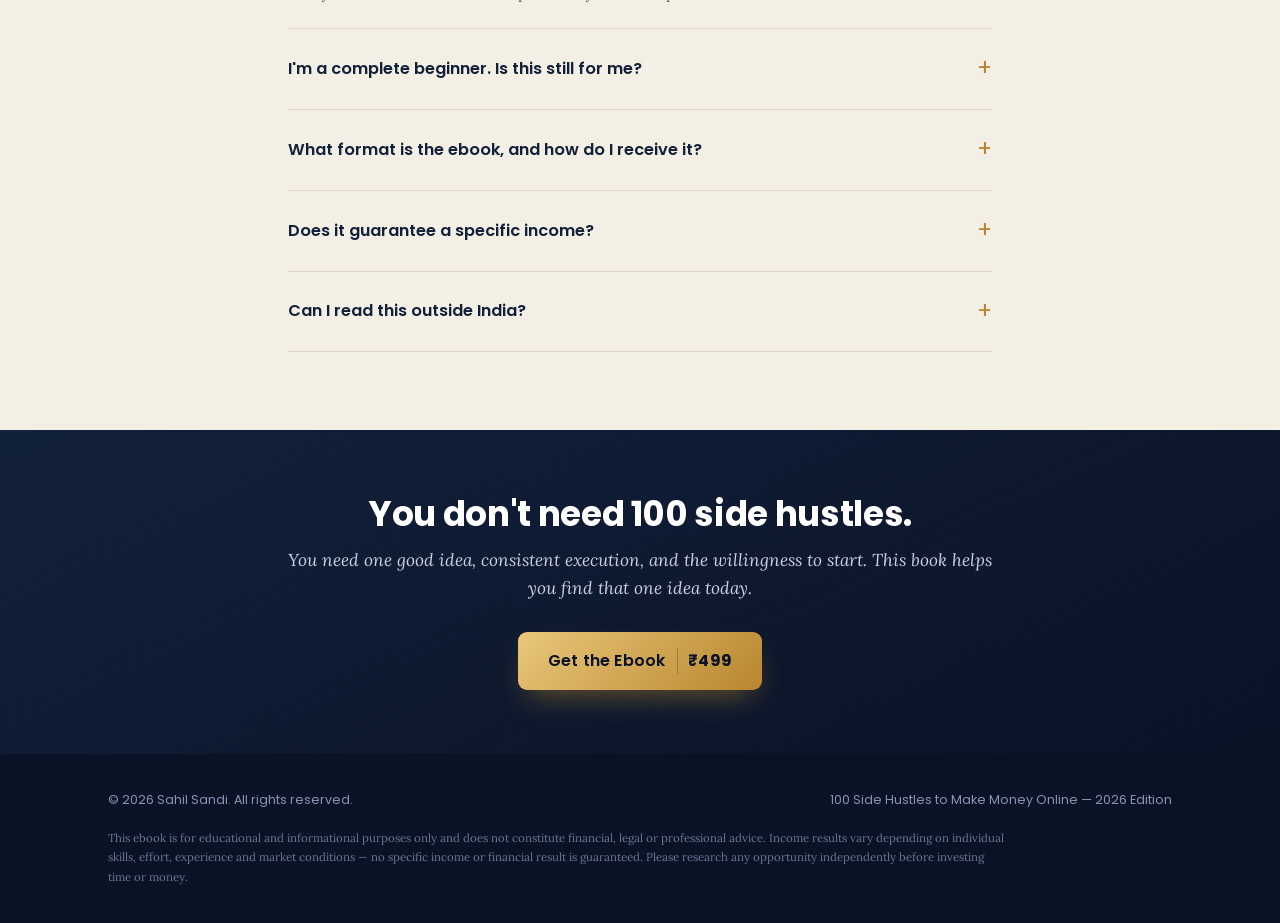
==== commit 8957c1e0: "Top Bar Update" ====
--- a/site/index.html
+++ b/site/index.html
@@ -23,7 +23,7 @@
 <div class="topbar">
   <div class="topbar-inner">
     <div class="brand">
-      <div class="brand-mark">SH</div>
+      <div class="brand-mark">HUSTLE WITH SAHIL</div>
       <div class="brand-name">100 Side Hustles <span>· Ebook</span></div>
     </div>
     <div style="display:flex; align-items:center;">
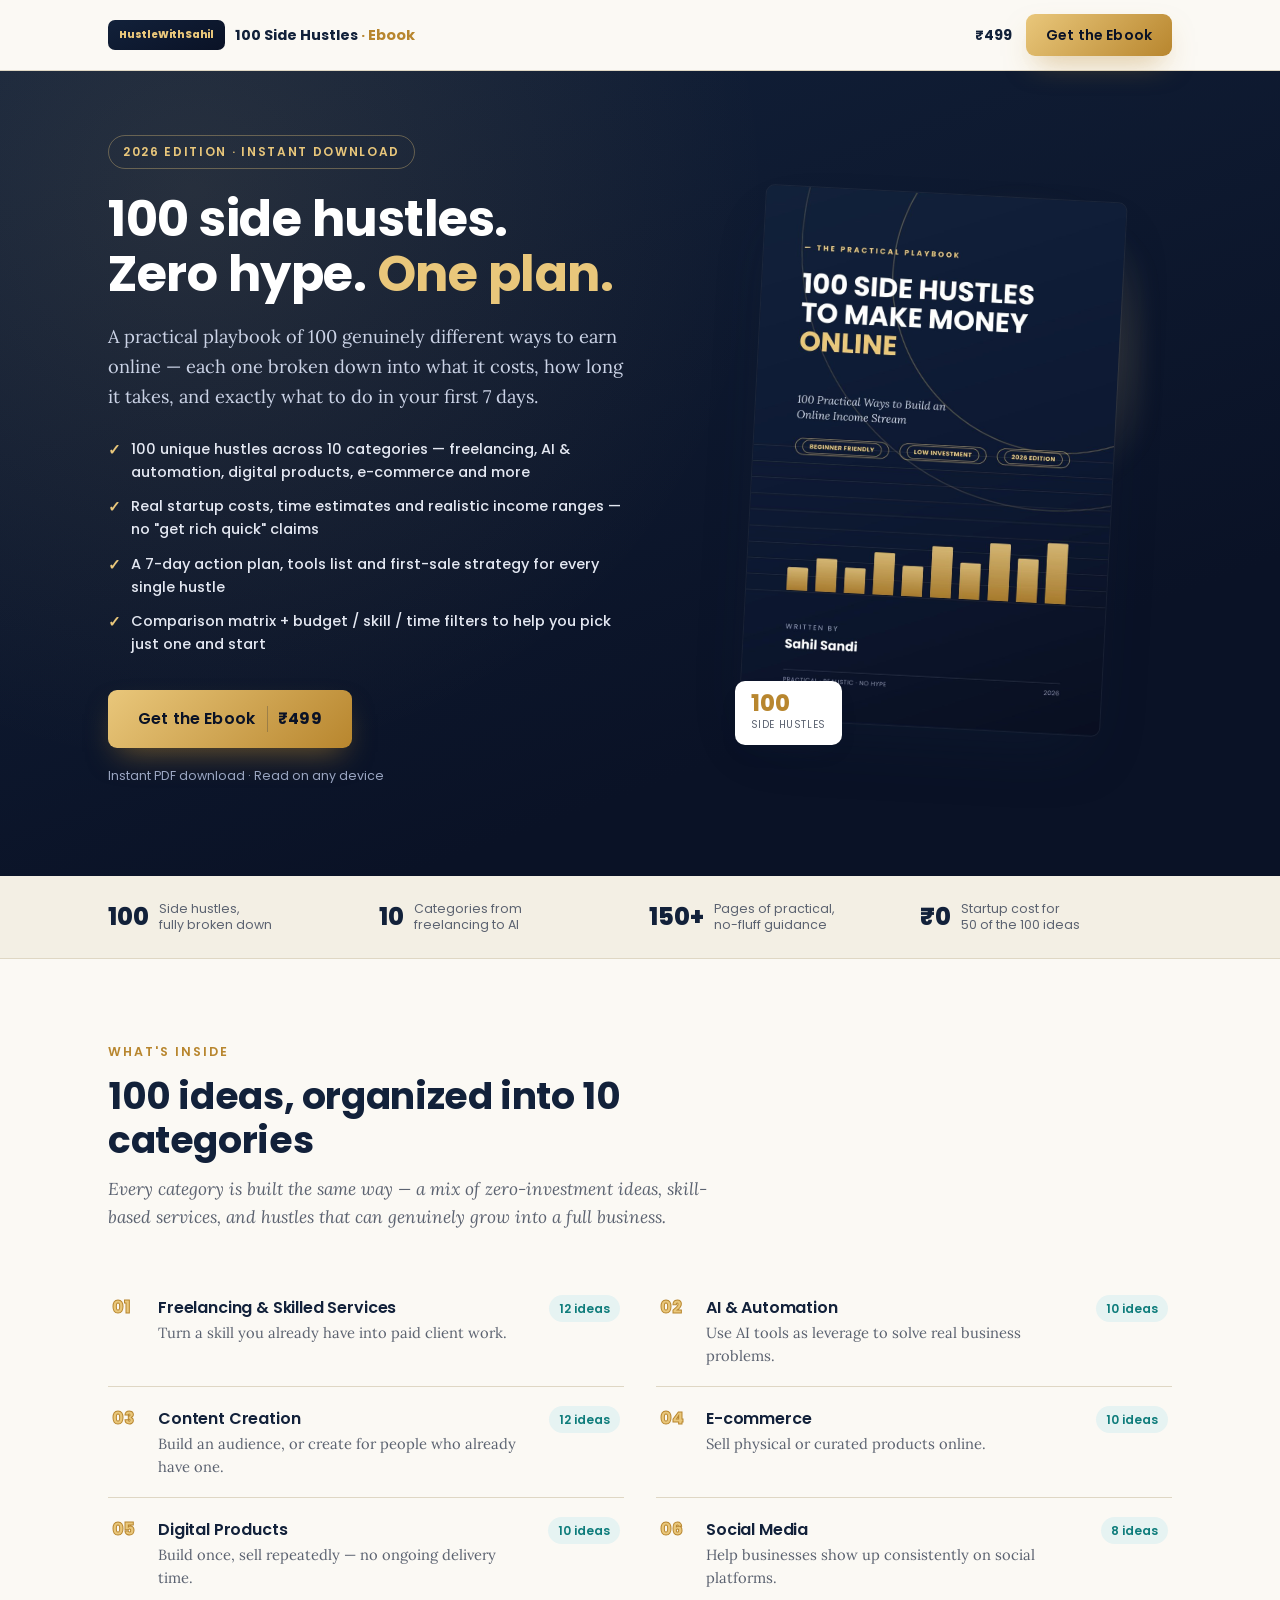
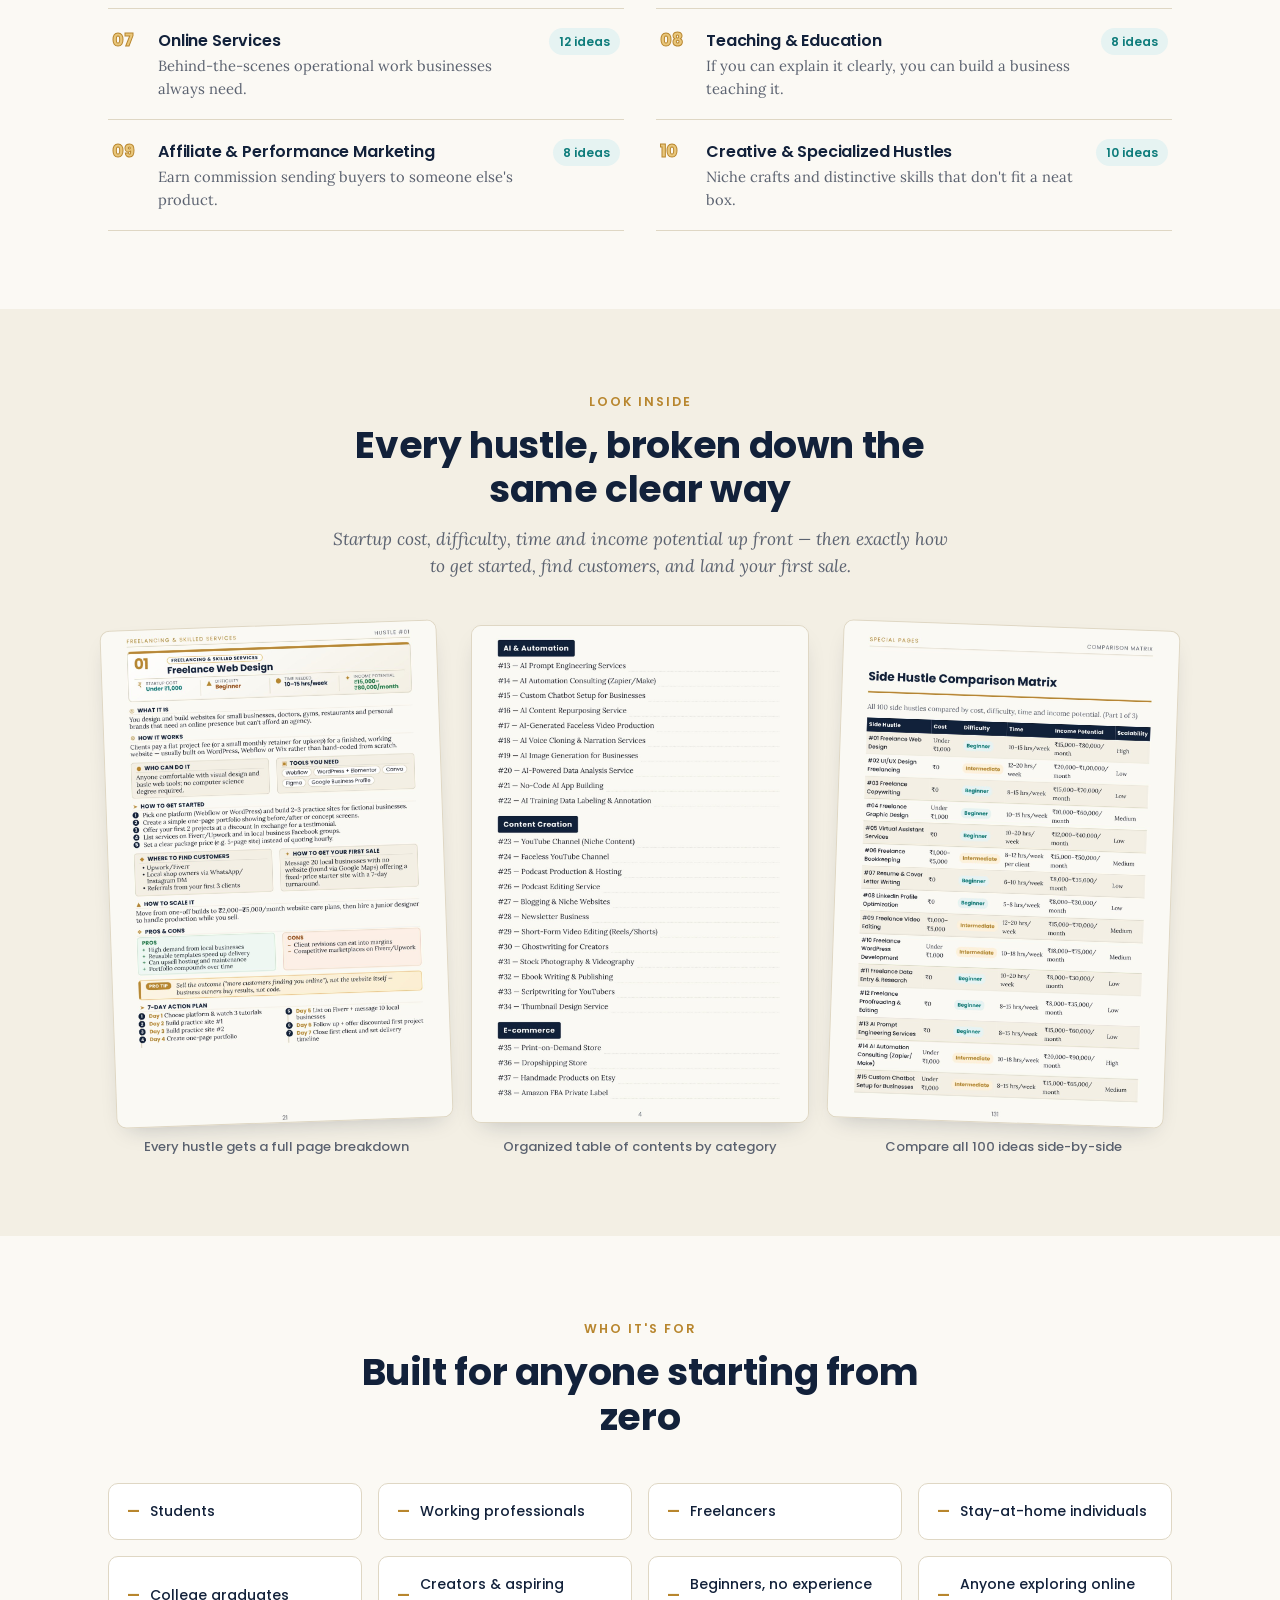
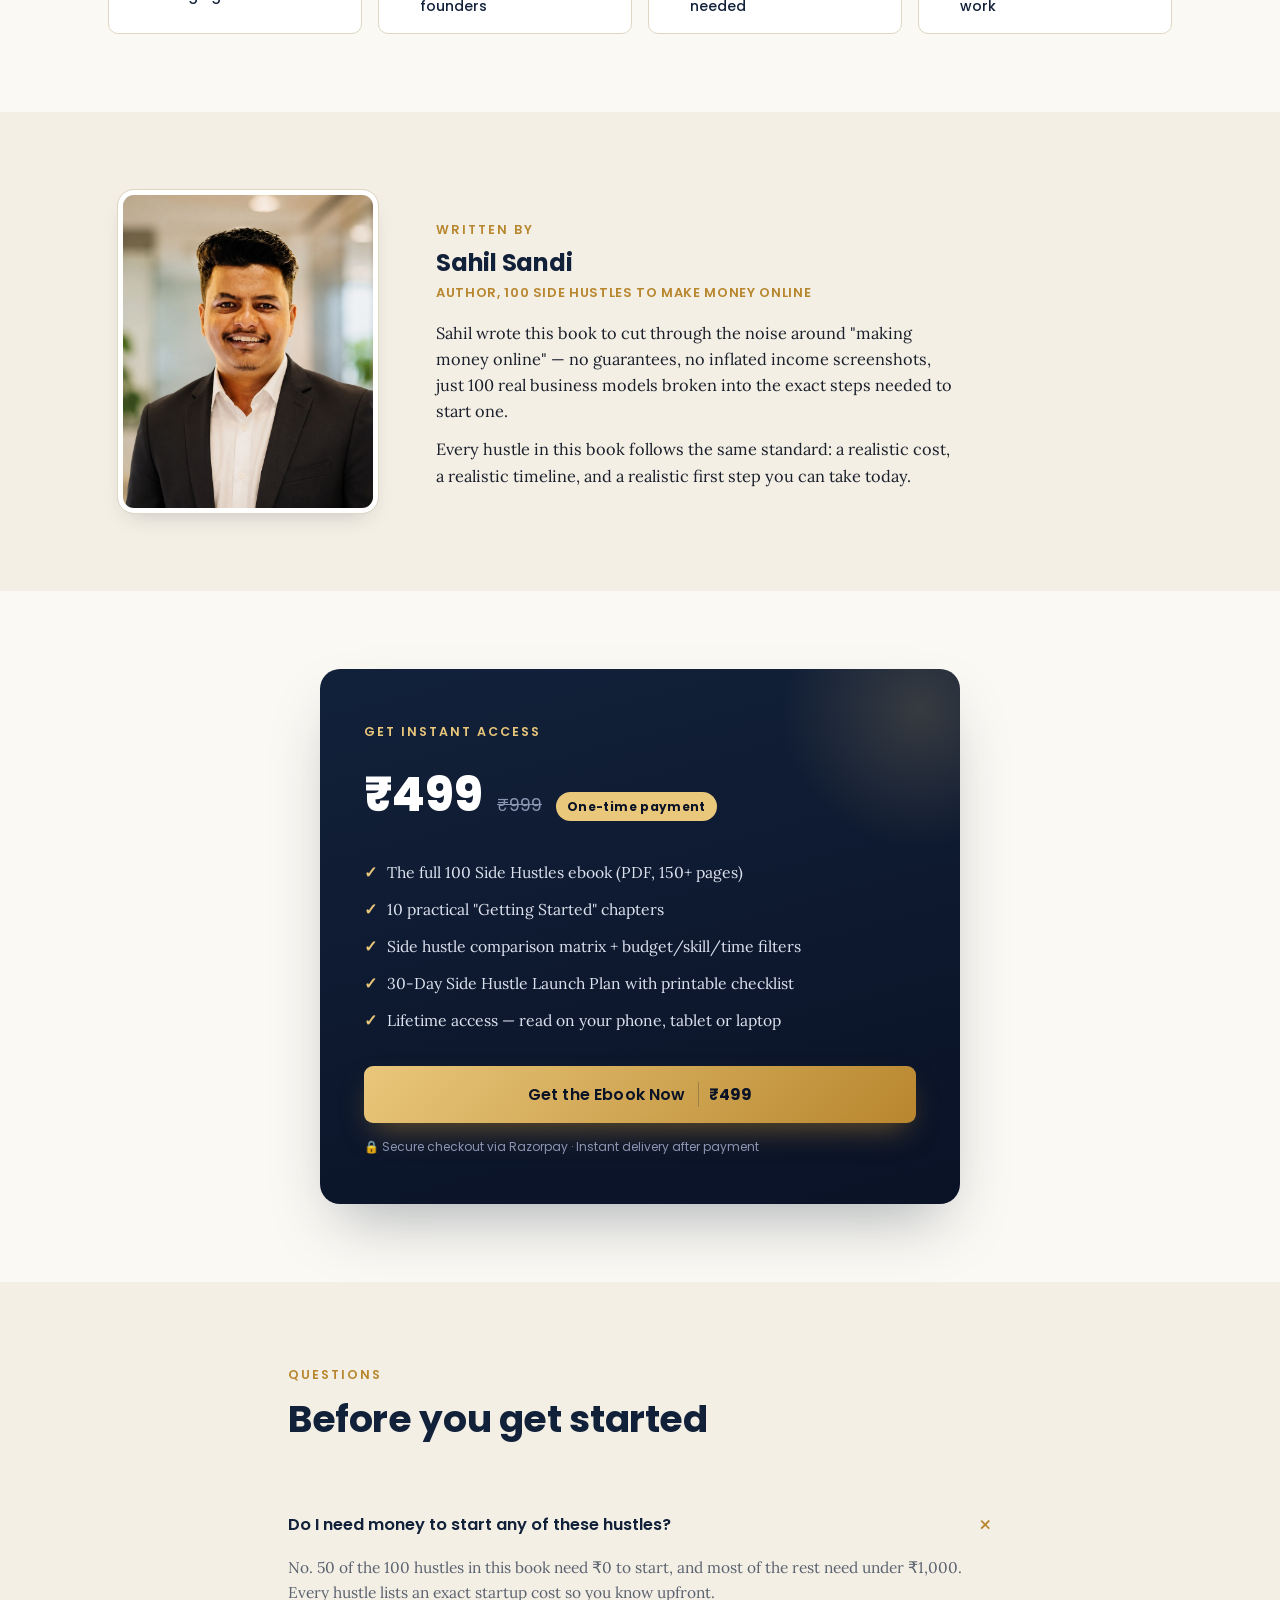
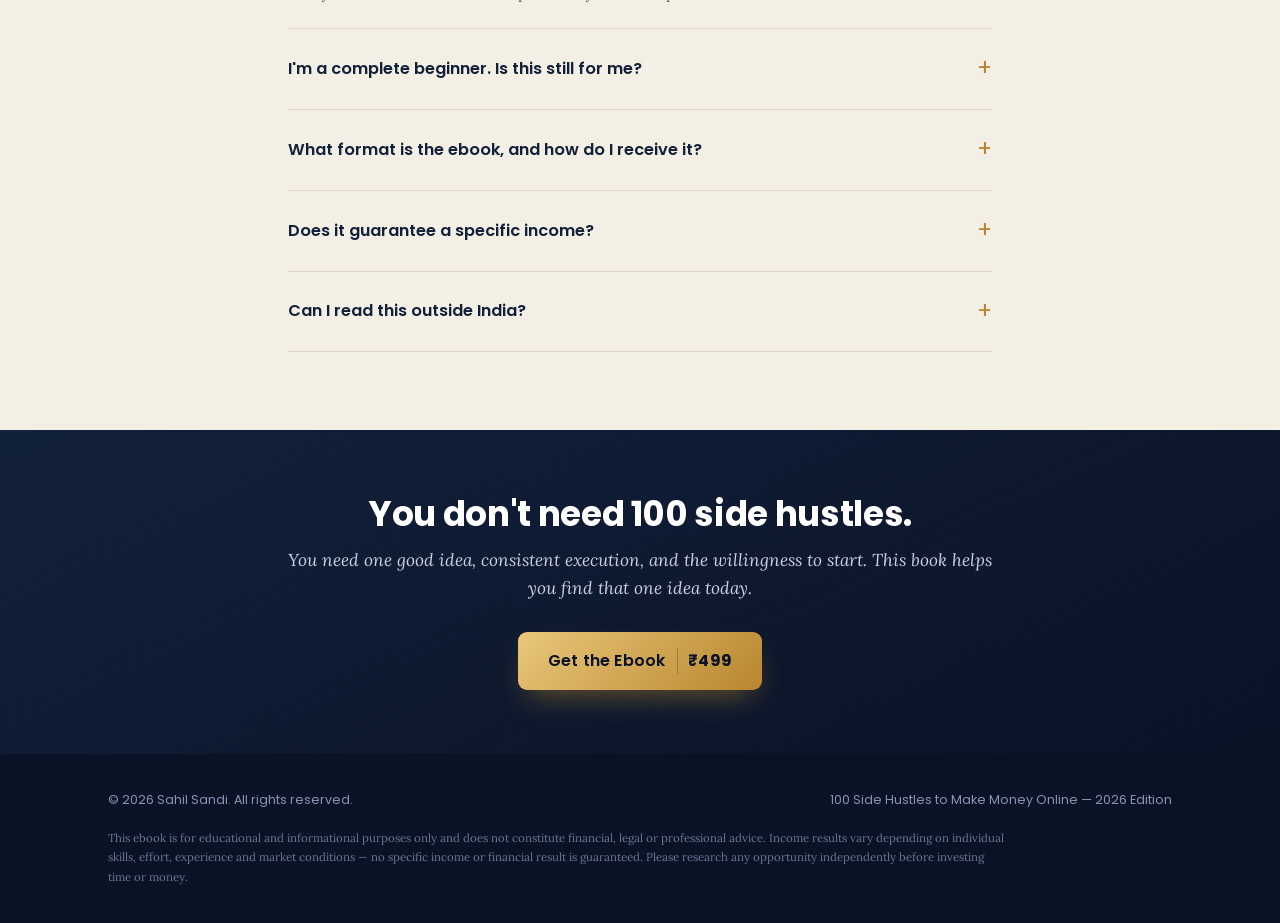
==== commit 6d164a9b: "Minor Changes" ====
--- a/site/index.html
+++ b/site/index.html
@@ -23,7 +23,7 @@
 <div class="topbar">
   <div class="topbar-inner">
     <div class="brand">
-      <div class="brand-mark">HUSTLE WITH SAHIL</div>
+      <div class="brand-mark">HustleWithSahil</div>
       <div class="brand-name">100 Side Hustles <span>· Ebook</span></div>
     </div>
     <div style="display:flex; align-items:center;">
--- a/site/assets/style.css
+++ b/site/assets/style.css
@@ -121,13 +121,24 @@
   max-width:1120px; margin:0 auto;
 }
 .brand{ display:flex; align-items:center; gap:10px; }
-.brand-mark{
-  width:30px; height:30px; border-radius:7px;
-  background:linear-gradient(155deg, var(--navy), var(--navy-deep));
-  color:var(--gold-soft);
-  display:flex; align-items:center; justify-content:center;
-  font-family:'Poppins',sans-serif; font-weight:800; font-size:12px;
-  flex-shrink:0;
+.brand-mark {
+  height: 30px;
+  padding: 0 11px;
+  border-radius: 7px;
+  background: linear-gradient(155deg, var(--navy), var(--navy-deep));
+  color: var(--gold-soft);
+
+  display: inline-flex;
+  align-items: center;
+  justify-content: center;
+
+  font-family: 'Poppins', sans-serif;
+  font-size: 10px;
+  font-weight: 800;
+  letter-spacing: -0.2px;
+  white-space: nowrap;
+
+  flex-shrink: 0;
 }
 .brand-name{
   font-family:'Poppins',sans-serif; font-weight:700; font-size:14.5px; color:var(--navy);
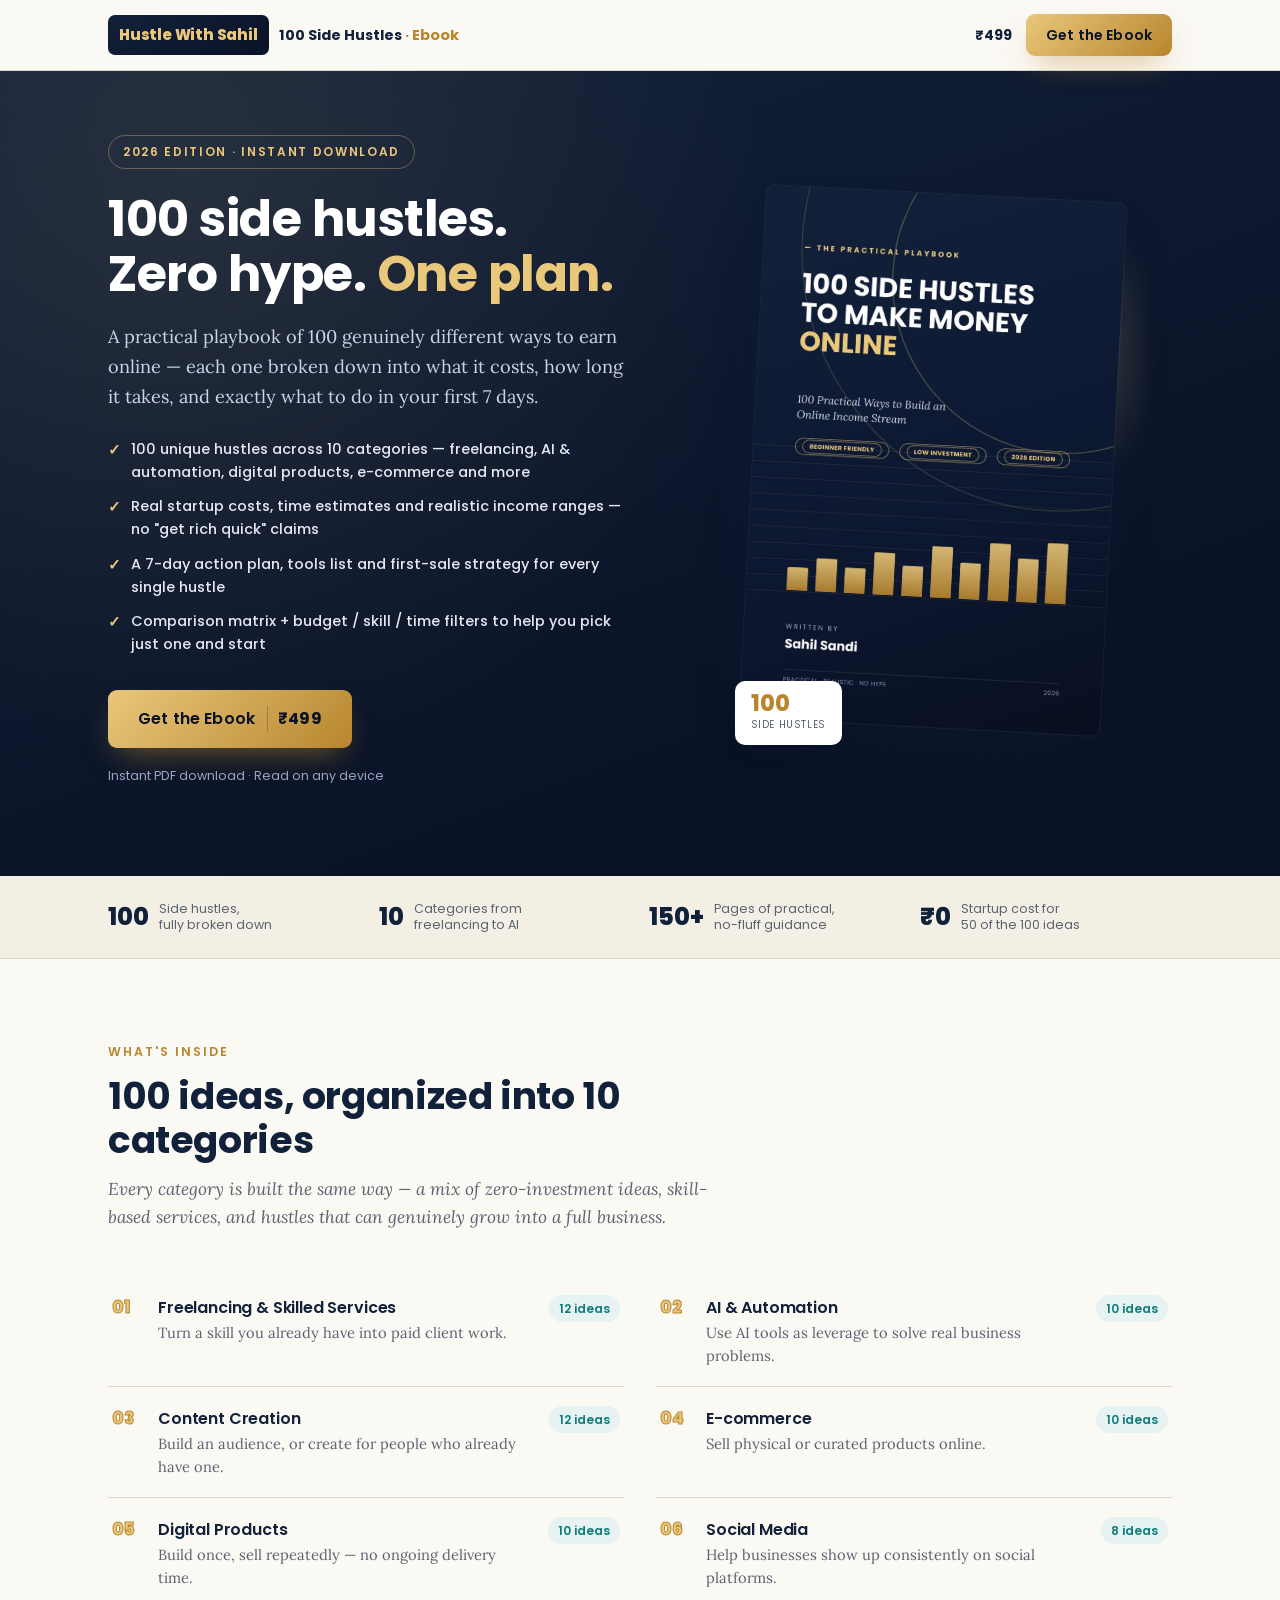
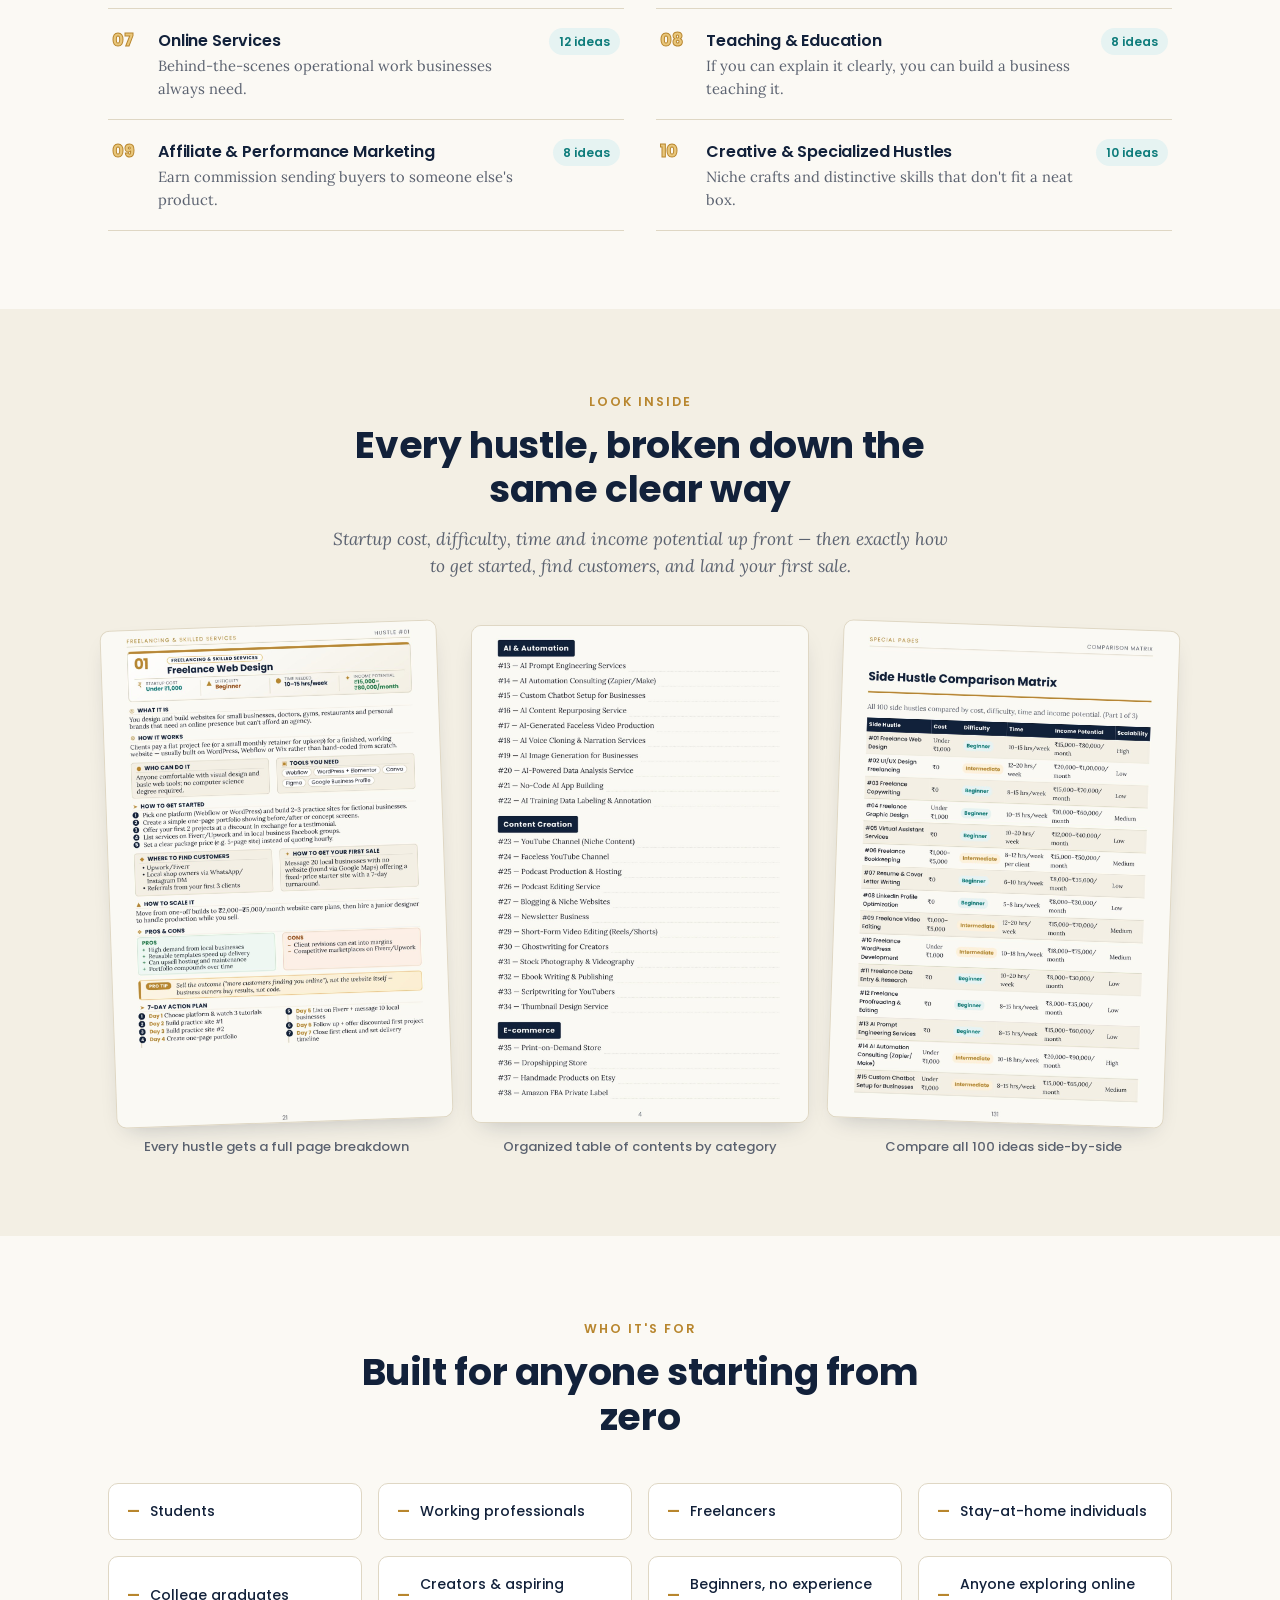
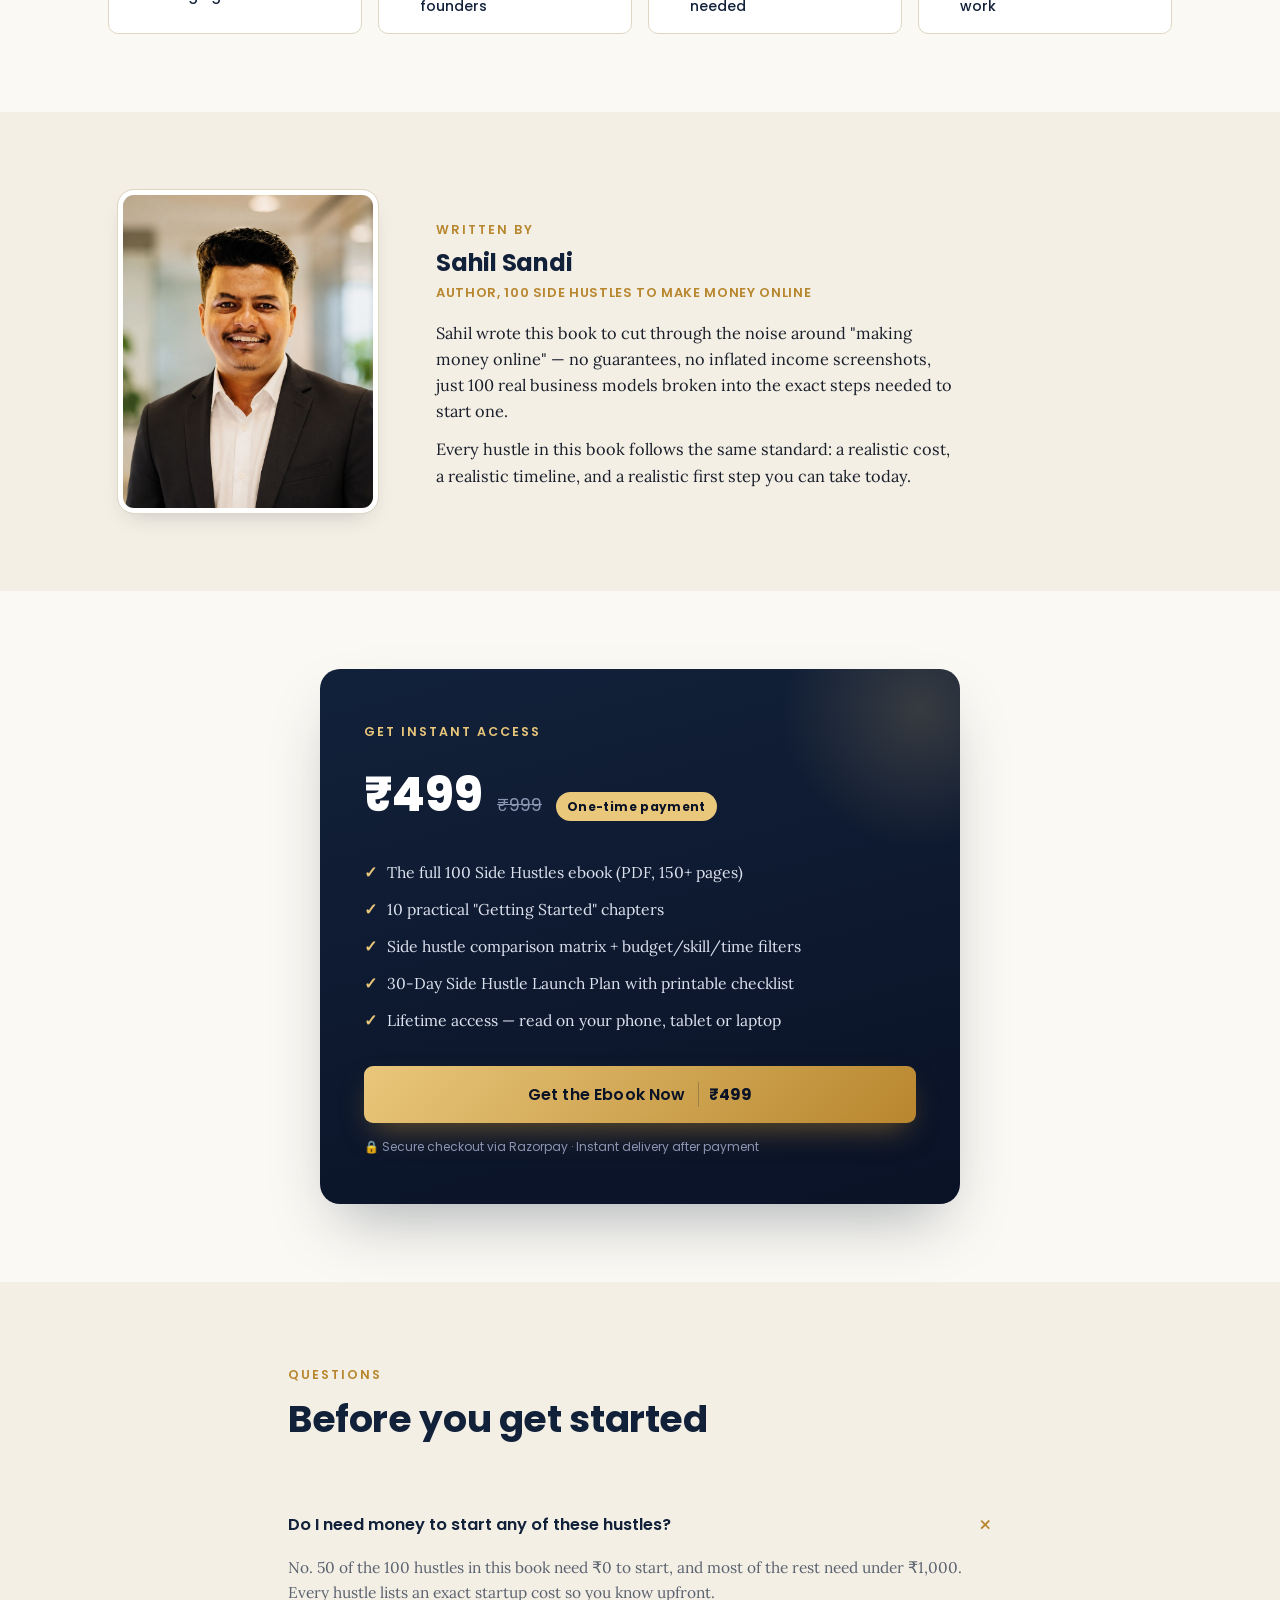
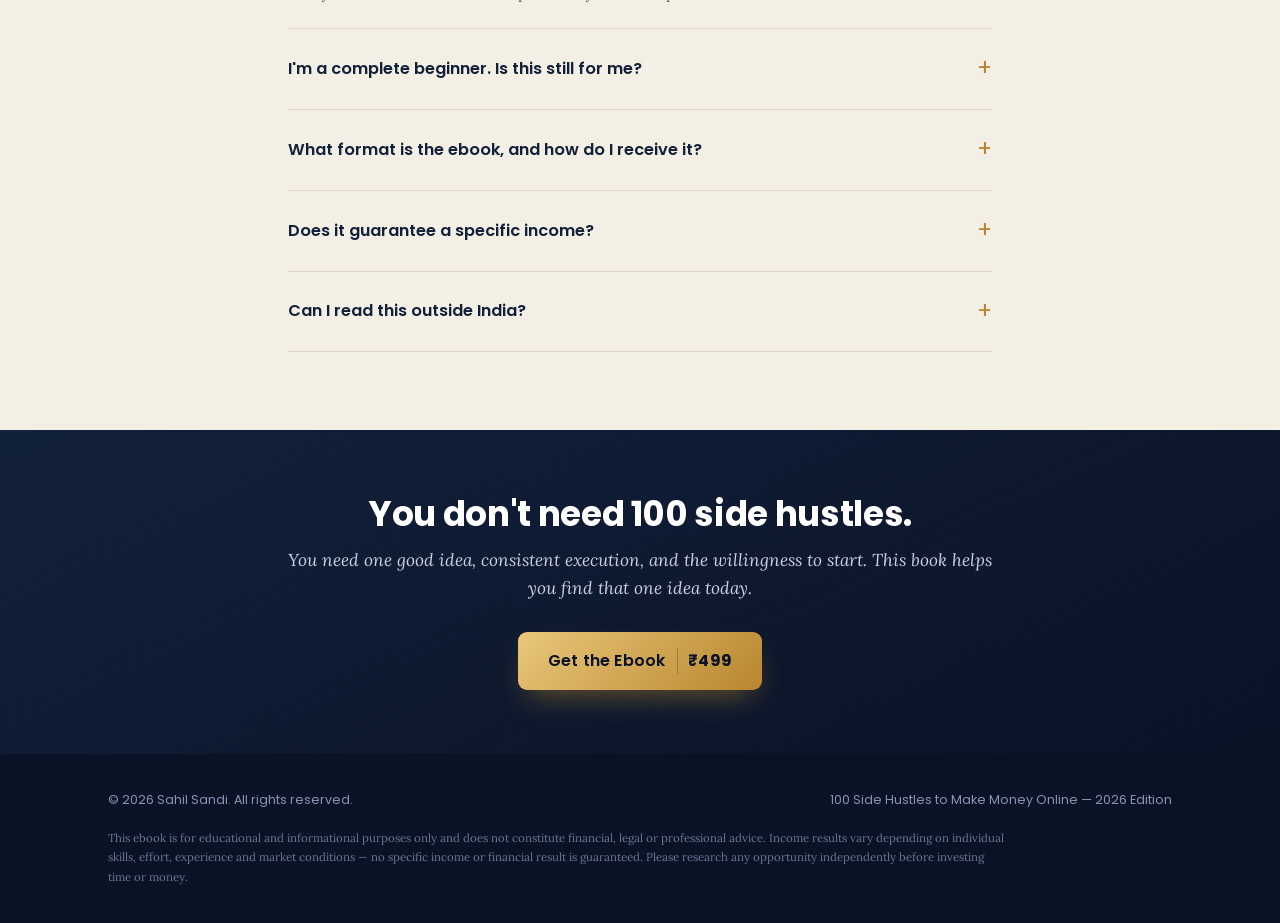
==== commit 92b491bf: "done" ====
--- a/site/index.html
+++ b/site/index.html
@@ -23,7 +23,7 @@
 <div class="topbar">
   <div class="topbar-inner">
     <div class="brand">
-      <div class="brand-mark">HustleWithSahil</div>
+      <div class="brand-mark">Hustle With Sahil</div>
       <div class="brand-name">100 Side Hustles <span>· Ebook</span></div>
     </div>
     <div style="display:flex; align-items:center;">
--- a/site/assets/style.css
+++ b/site/assets/style.css
@@ -122,7 +122,7 @@
 }
 .brand{ display:flex; align-items:center; gap:10px; }
 .brand-mark {
-  height: 30px;
+  height: 40px;
   padding: 0 11px;
   border-radius: 7px;
   background: linear-gradient(155deg, var(--navy), var(--navy-deep));
@@ -133,7 +133,7 @@
   justify-content: center;
 
   font-family: 'Poppins', sans-serif;
-  font-size: 10px;
+  font-size: 15px;
   font-weight: 800;
   letter-spacing: -0.2px;
   white-space: nowrap;
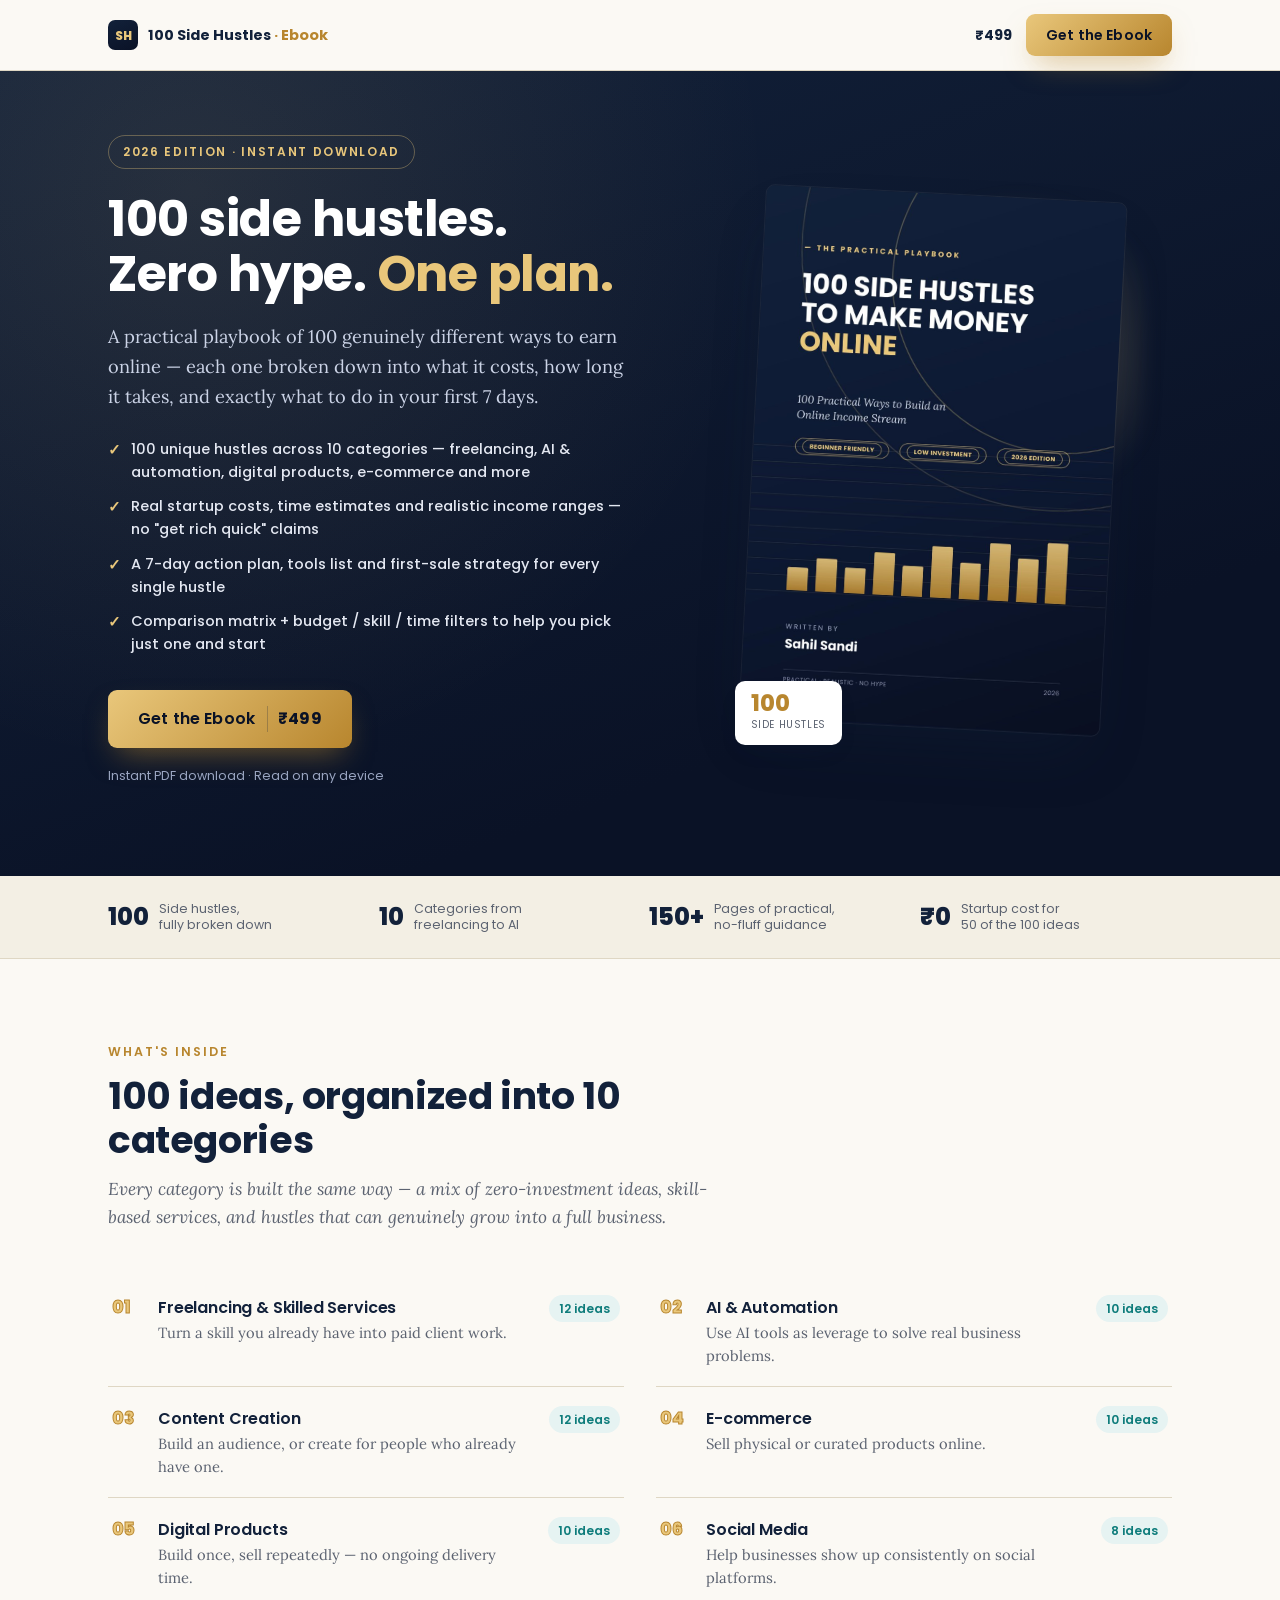
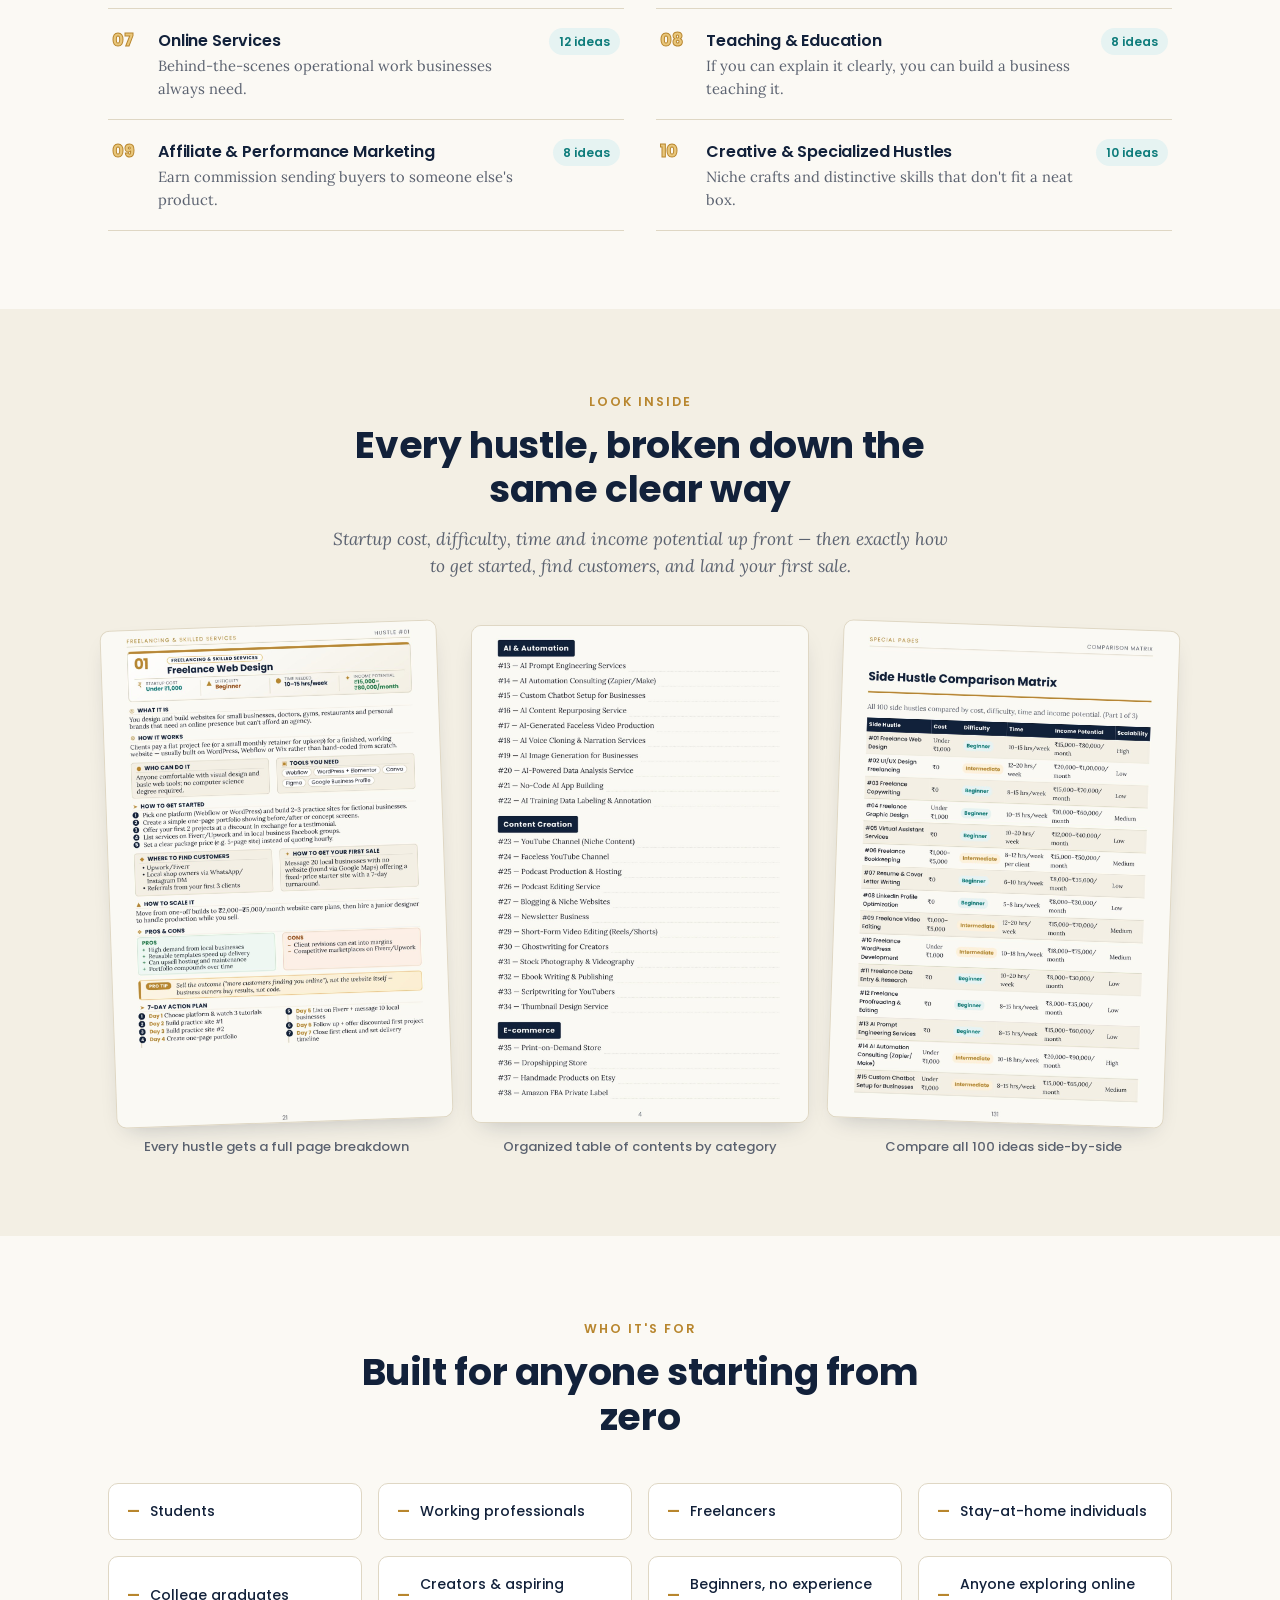
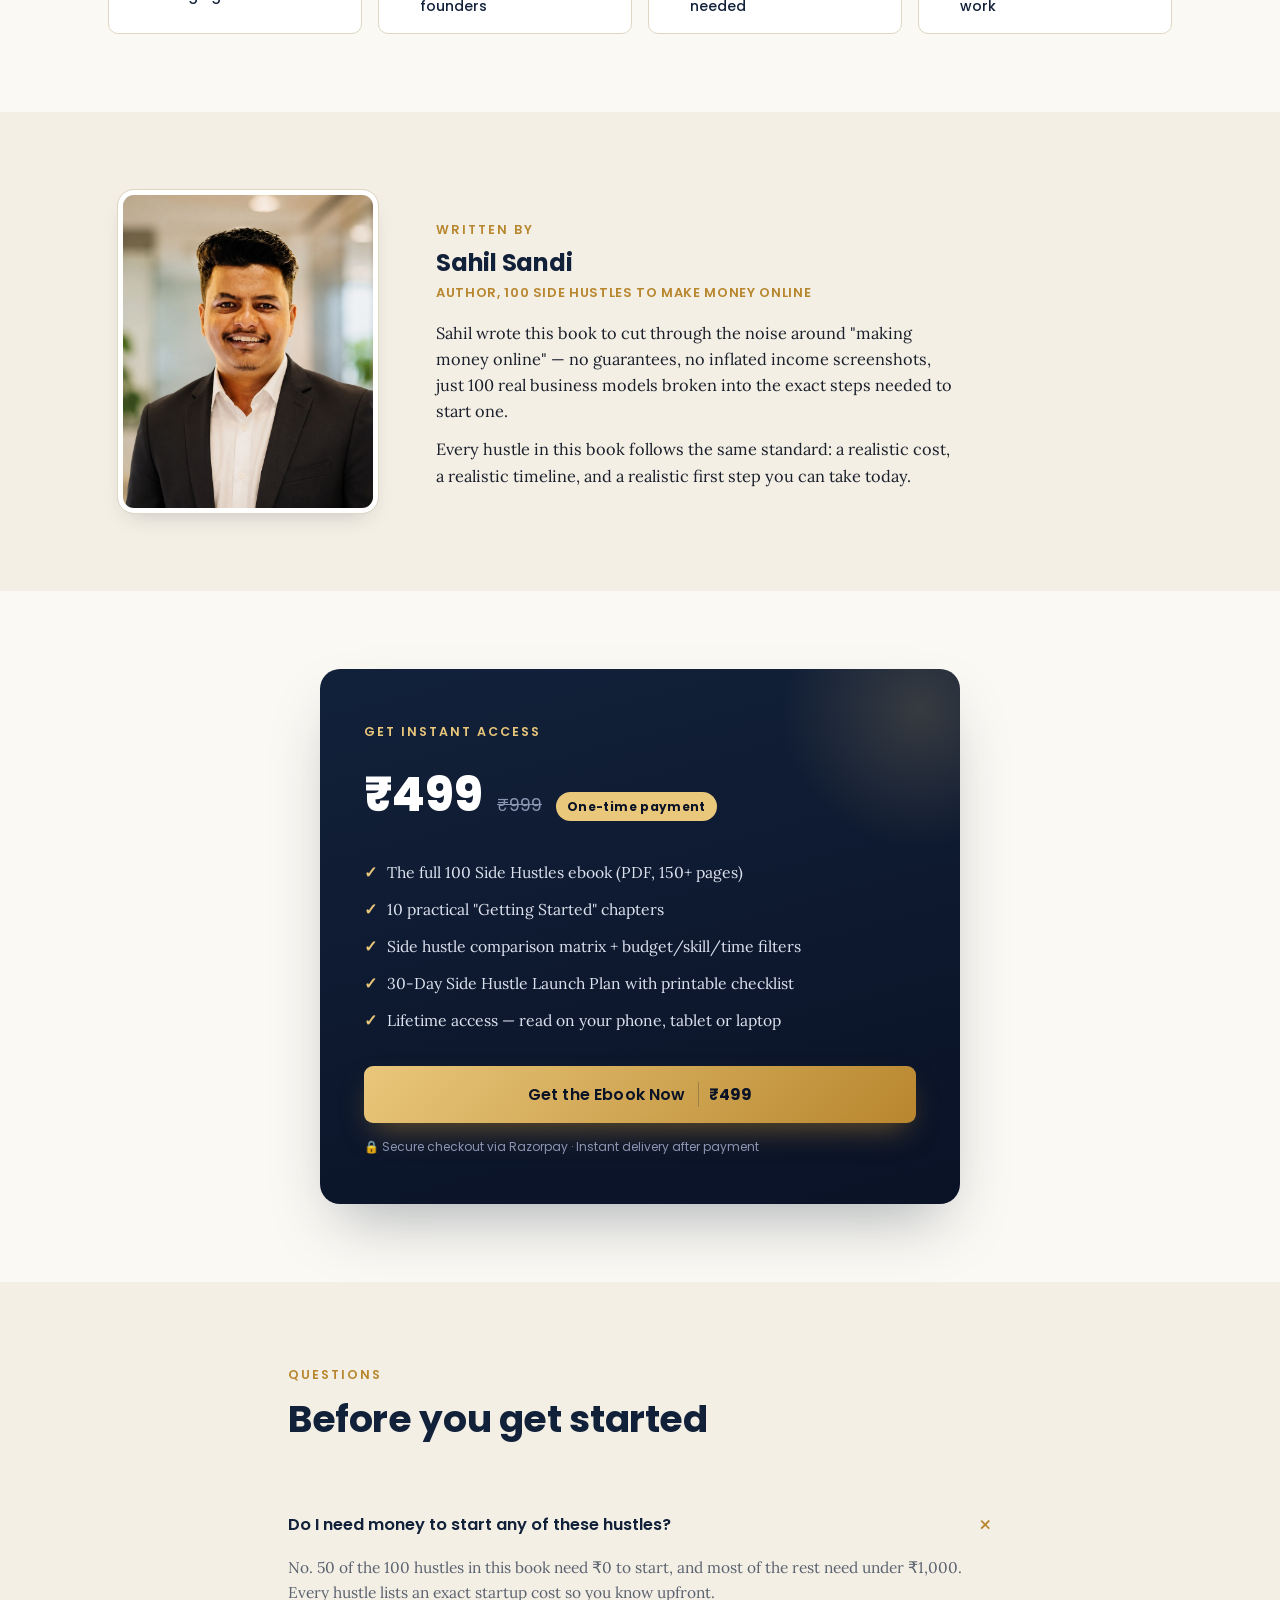
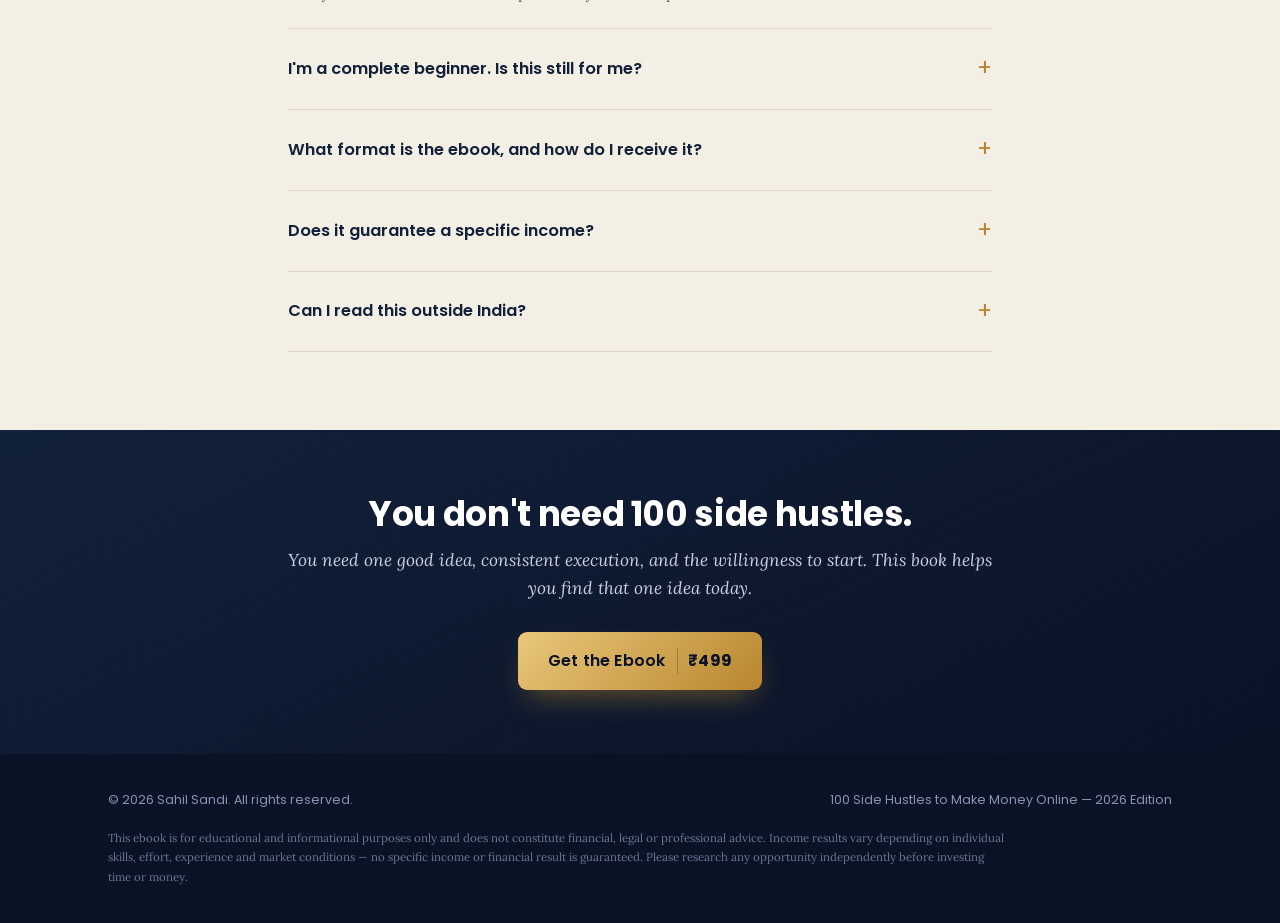
==== commit 4c3cb384: "upgraded ebook security" ====
--- a/site/index.html
+++ b/site/index.html
@@ -6,7 +6,7 @@
 <title>100 Side Hustles to Make Money Online — by Sahil Sandi</title>
 <meta name="description" content="100 practical, realistic side hustles to build an online income stream — with startup cost, tools, first-sale strategy and a 7-day action plan for every single one.">
 
-<!-- Open Graph /  Ads preview -->
+<!-- Open Graph / Meta Ads preview -->
 <meta property="og:title" content="100 Side Hustles to Make Money Online">
 <meta property="og:description" content="100 practical ways to build an online income stream — no hype, just startup cost, tools, and a 7-day plan for every hustle.">
 <meta property="og:image" content="assets/img/cover.jpg">
@@ -23,7 +23,7 @@
 <div class="topbar">
   <div class="topbar-inner">
     <div class="brand">
-      <div class="brand-mark">Hustle With Sahil</div>
+      <div class="brand-mark">SH</div>
       <div class="brand-name">100 Side Hustles <span>· Ebook</span></div>
     </div>
     <div style="display:flex; align-items:center;">
--- a/site/assets/style.css
+++ b/site/assets/style.css
@@ -121,24 +121,13 @@
   max-width:1120px; margin:0 auto;
 }
 .brand{ display:flex; align-items:center; gap:10px; }
-.brand-mark {
-  height: 40px;
-  padding: 0 11px;
-  border-radius: 7px;
-  background: linear-gradient(155deg, var(--navy), var(--navy-deep));
-  color: var(--gold-soft);
-
-  display: inline-flex;
-  align-items: center;
-  justify-content: center;
-
-  font-family: 'Poppins', sans-serif;
-  font-size: 15px;
-  font-weight: 800;
-  letter-spacing: -0.2px;
-  white-space: nowrap;
-
-  flex-shrink: 0;
+.brand-mark{
+  width:30px; height:30px; border-radius:7px;
+  background:linear-gradient(155deg, var(--navy), var(--navy-deep));
+  color:var(--gold-soft);
+  display:flex; align-items:center; justify-content:center;
+  font-family:'Poppins',sans-serif; font-weight:800; font-size:12px;
+  flex-shrink:0;
 }
 .brand-name{
   font-family:'Poppins',sans-serif; font-weight:700; font-size:14.5px; color:var(--navy);
@@ -405,6 +394,15 @@
 .dl-footer{
   margin-top:28px; font-family:'Poppins',sans-serif; font-size:11.5px; color:#9aa3b5;
 }
+.dl-check.error{ background:#FBEFE6; color:var(--warn); }
+.dl-spinner{
+  width:34px; height:34px; border-radius:50%; margin:0 auto 22px;
+  border:3px solid var(--line); border-top-color:var(--gold);
+  animation:dl-spin 0.8s linear infinite;
+}
+@keyframes dl-spin{ to{ transform:rotate(360deg); } }
+.dl-state{ display:none; }
+.dl-state.active{ display:block; }
 
 @media(max-width:520px){
   .dl-card{ padding:38px 26px; }
@@ -455,6 +453,8 @@
   display:flex; align-items:center; gap:6px;
 }
 .co-pay-btn-wrap{ margin-top:26px; }
+.co-pay-btn-wrap form{ width:100%; }
+.co-pay-btn-wrap iframe{ width:100% !important; }
 .co-fallback-note{
   margin-top:16px; font-family:'Poppins',sans-serif; font-size:11.5px; color:var(--gray); line-height:1.6;
 }
